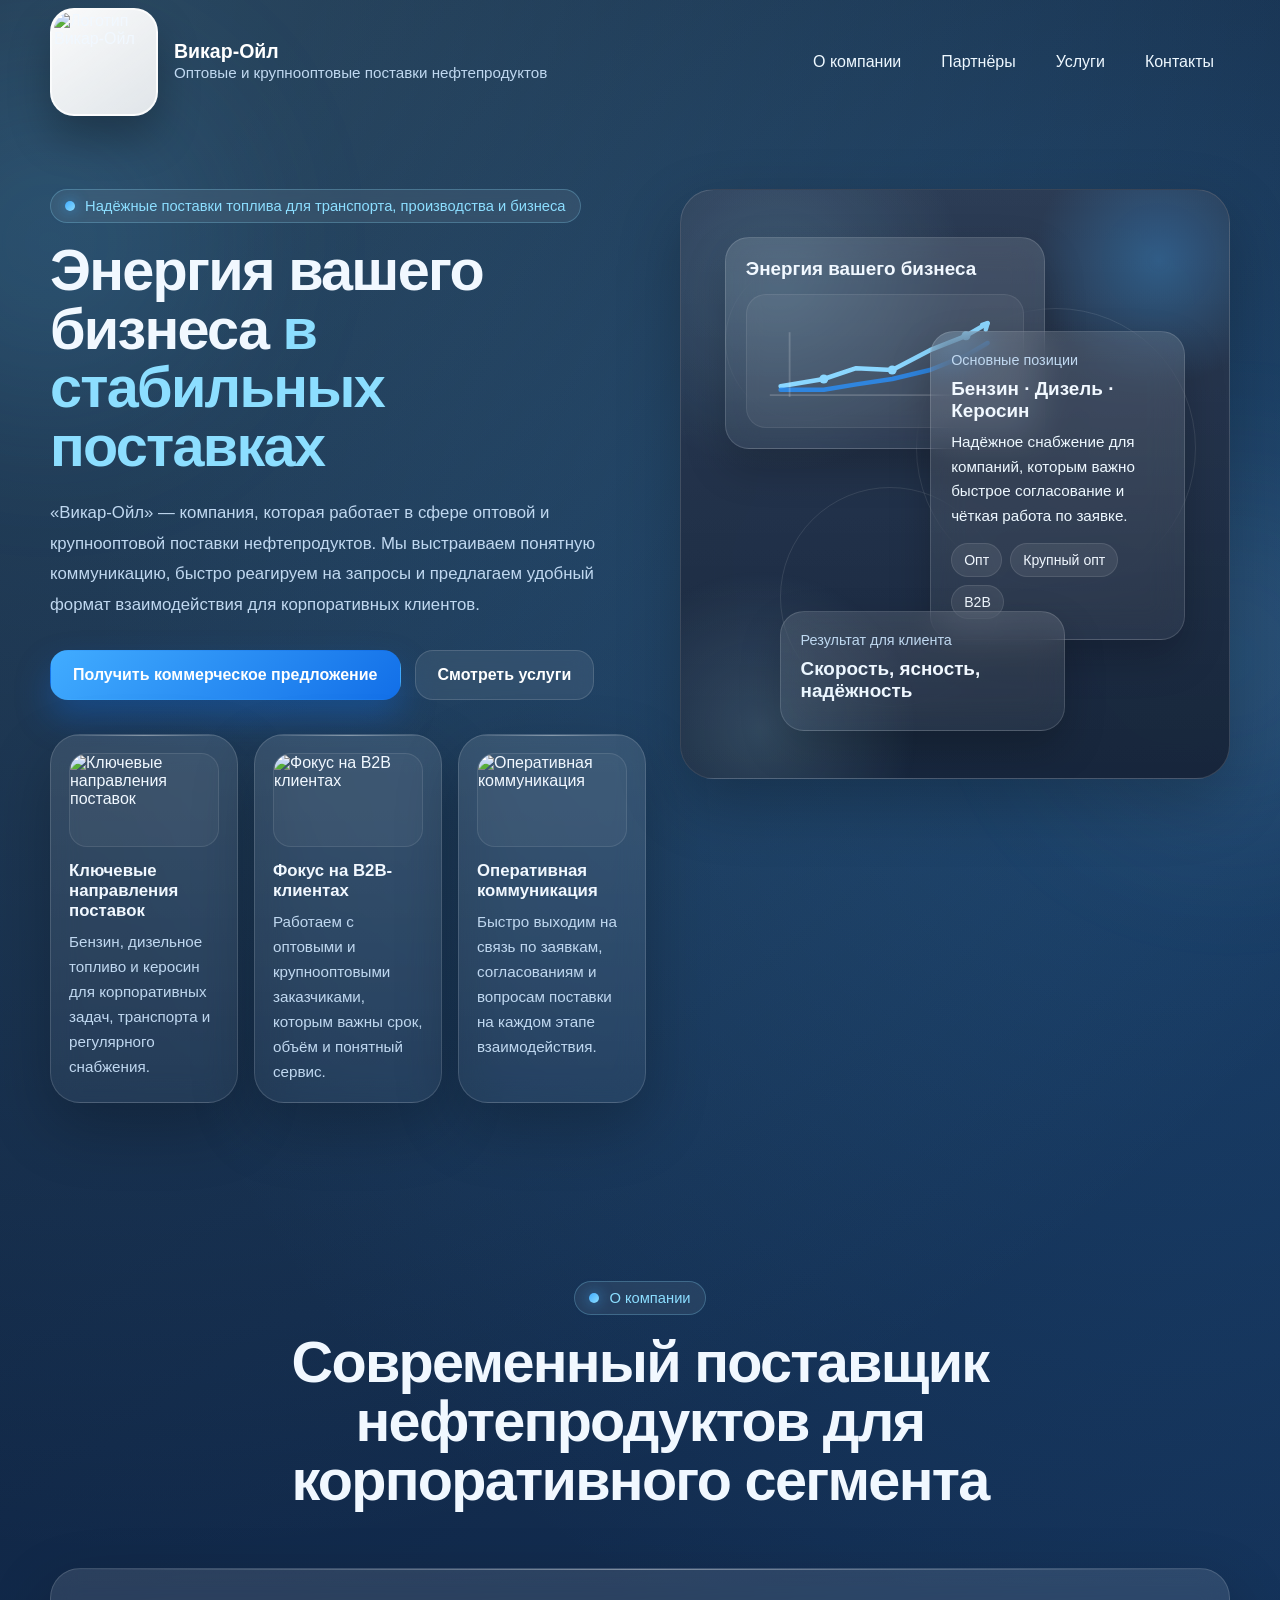
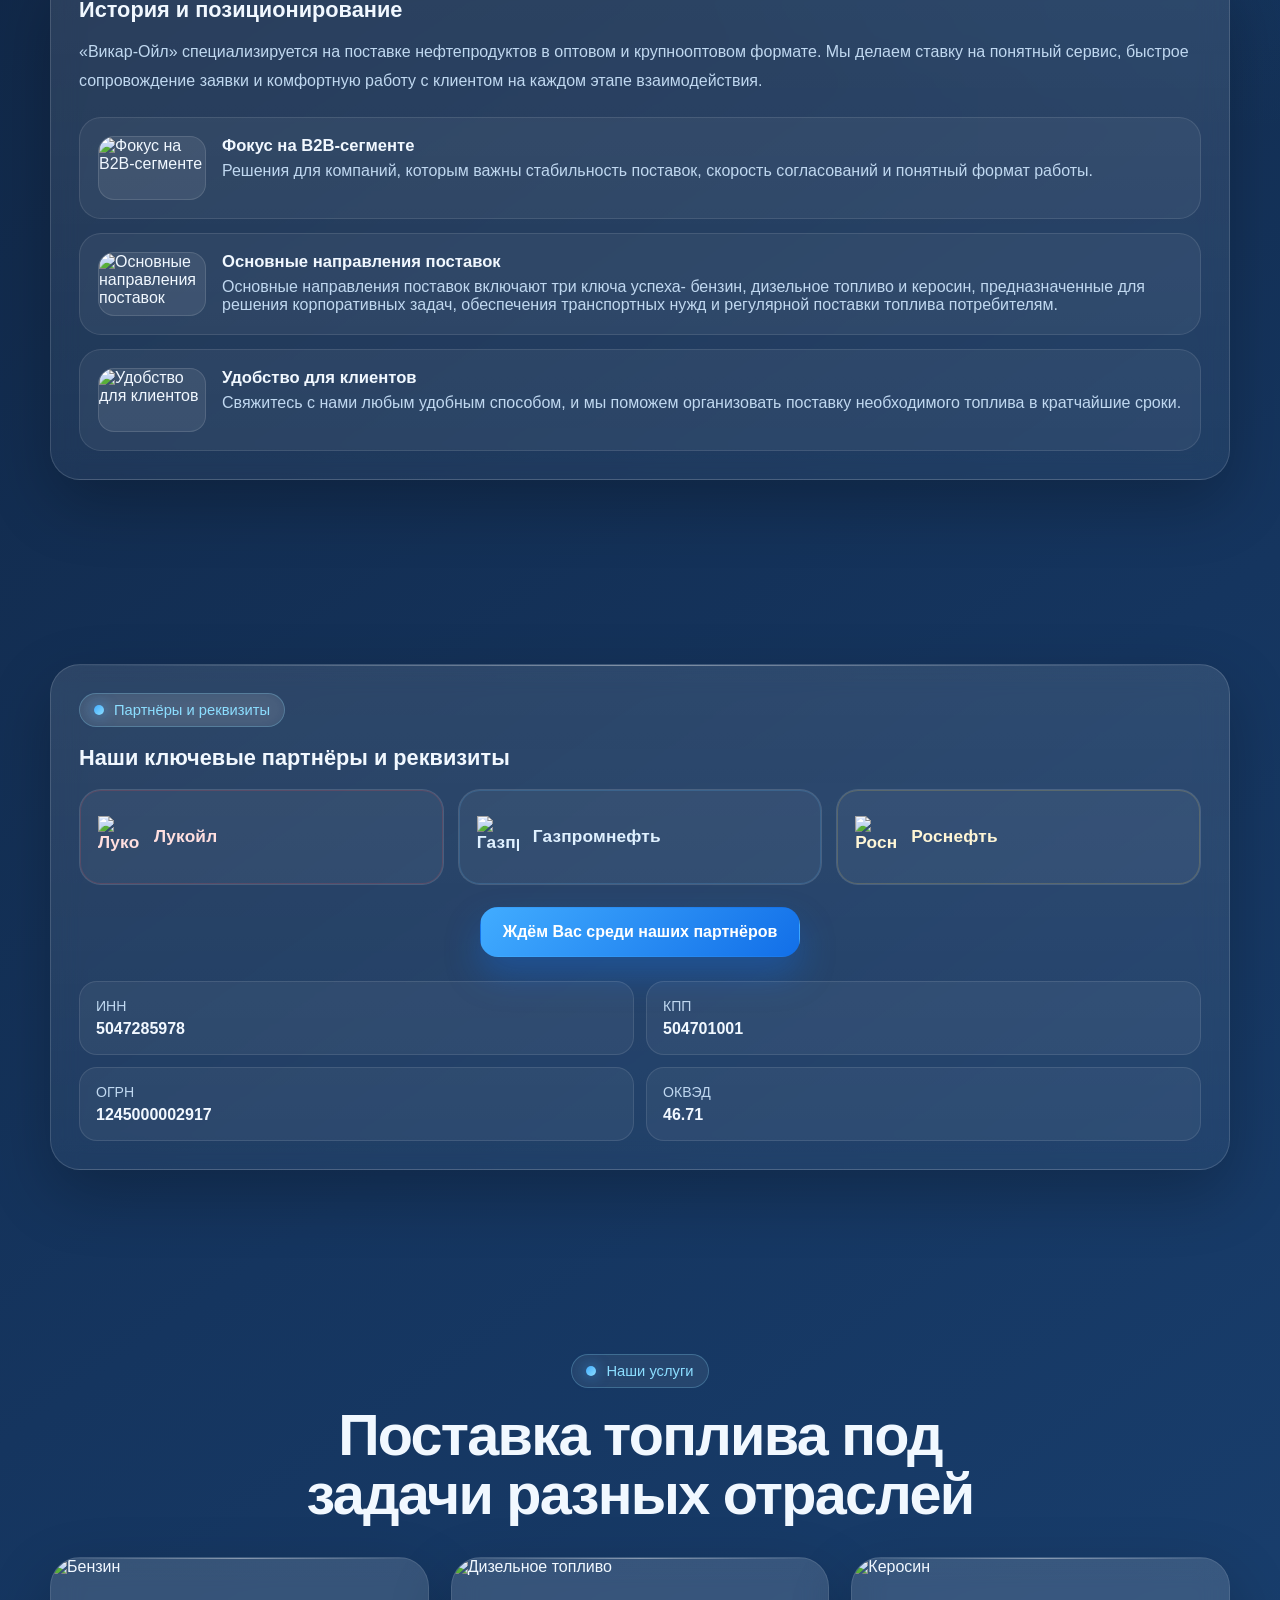
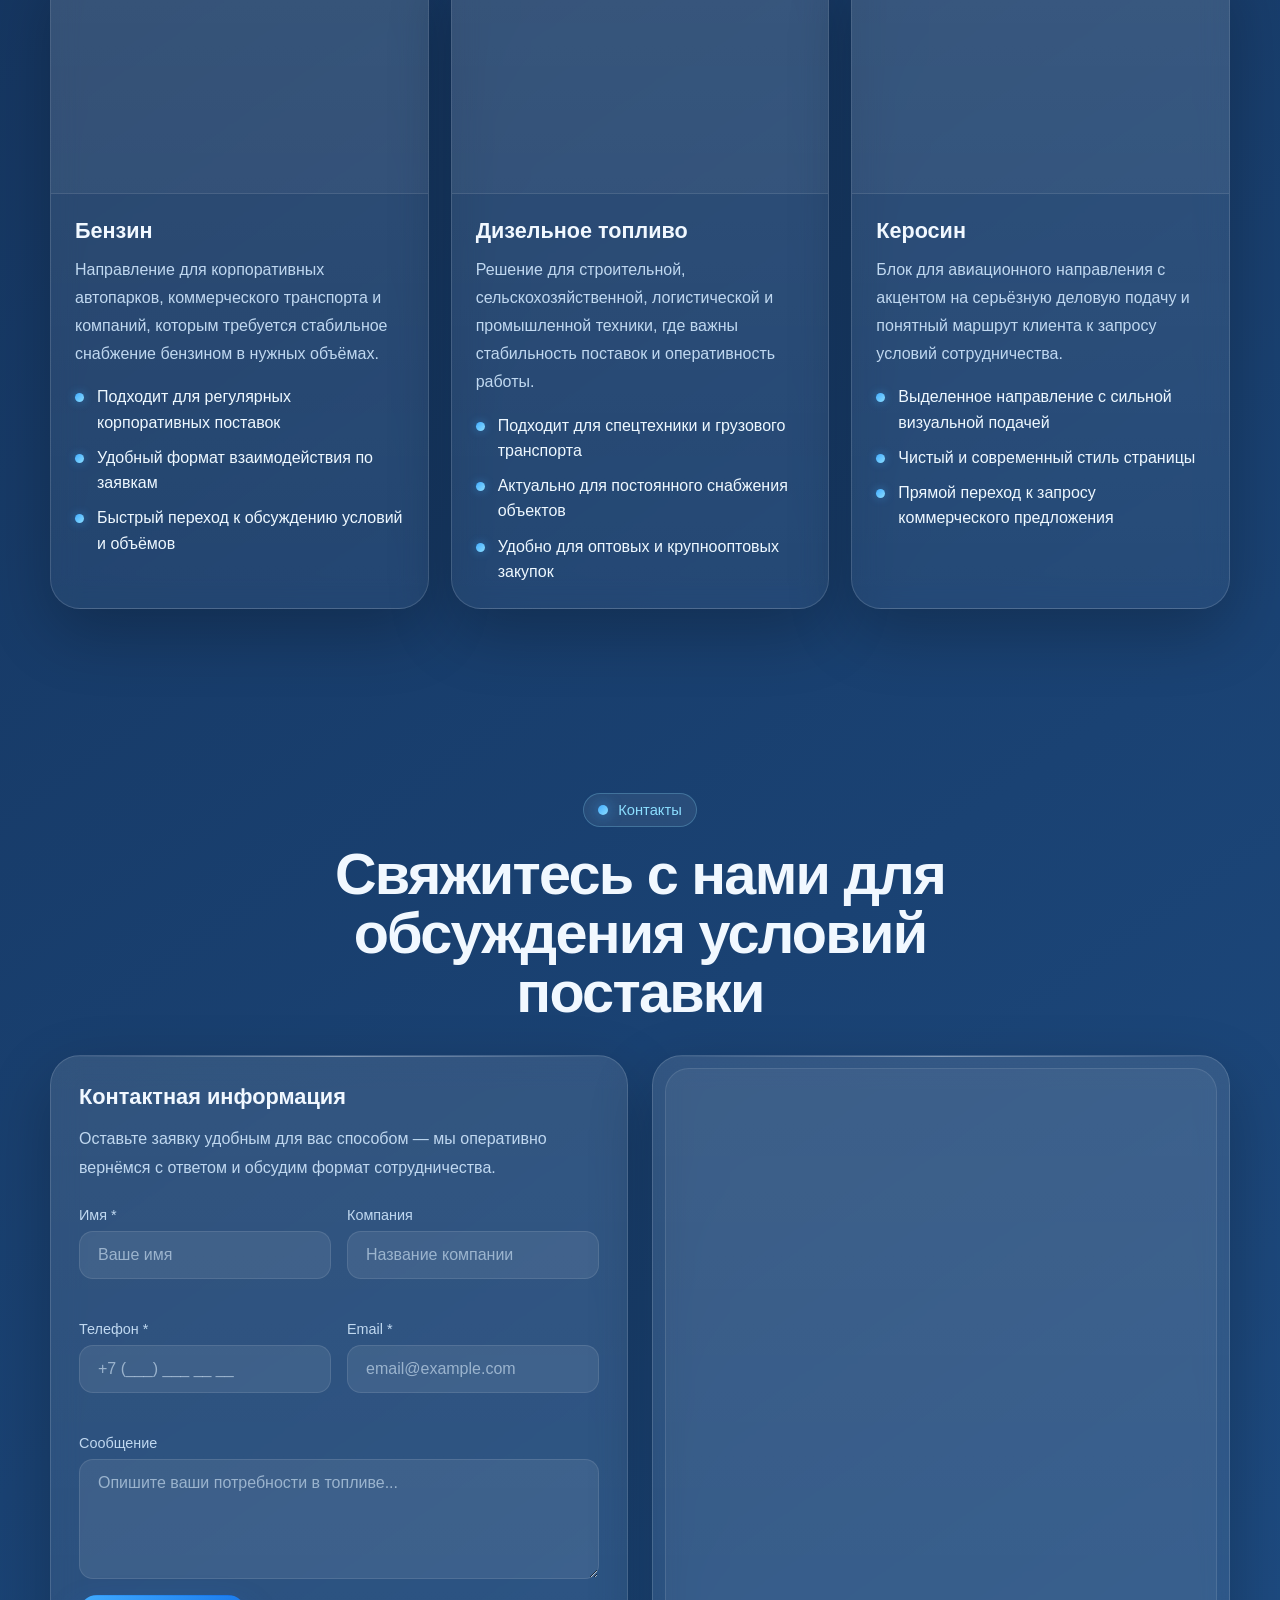
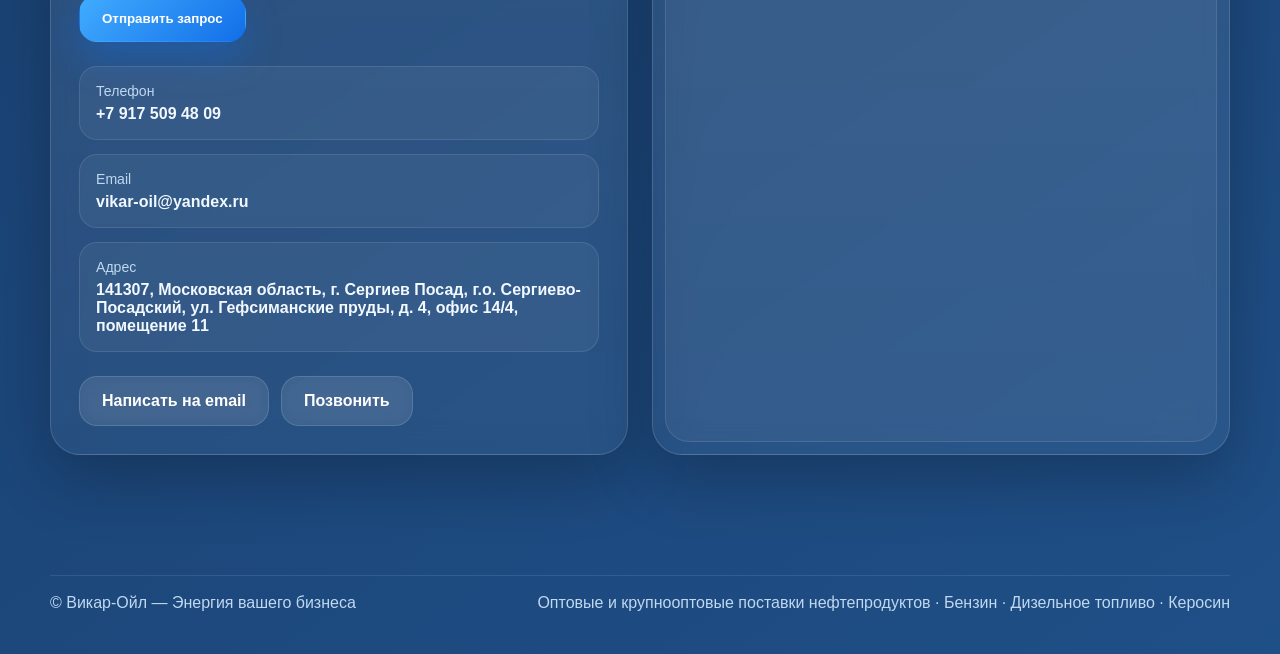
==== index.html @ f2ff476c "Add main index.html file" ====
<!DOCTYPE html>
<html lang="ru">
<head>
  <meta charset="UTF-8" />
  <meta name="viewport" content="width=device-width, initial-scale=1.0" />
  <title>Викар-Ойл — Энергия вашего бизнеса</title>
  <meta
    name="description"
    content="Викар-Ойл — оптовые и крупнооптовые поставки нефтепродуктов: бензин, дизельное топливо и керосин. Быстрая реакция на запросы, удобный формат работы с корпоративными клиентами."
  />

  <meta property="og:type" content="website" />
  <meta property="og:url" content="https://v3154930-cell.github.io/boyar-workshop/" />
  <meta property="og:title" content="Викар-Ойл — Оптовые поставки нефтепродуктов" />
  <meta
    property="og:description"
    content="Бензин, дизельное топливо и керосин для вашего бизнеса. Надежные поставки с оперативной коммуникацией."
  />
  <meta property="og:image" content="https://v3154930-cell.github.io/boyar-workshop/img/logo.jpg" />

  <meta name="twitter:card" content="summary_large_image" />
  <meta name="twitter:url" content="https://v3154930-cell.github.io/boyar-workshop/" />
  <meta name="twitter:title" content="Викар-Ойл — Оптовые поставки нефтепродуктов" />
  <meta
    name="twitter:description"
    content="Бензин, дизельное топливо и керосин для вашего бизнеса. Надежные поставки с оперативной коммуникацией."
  />
  <meta name="twitter:image" content="https://v3154930-cell.github.io/boyar-workshop/img/logo.jpg" />

  <link rel="icon" href="./img/logo.jpg" />
  <link rel="preload" href="./img/logo.jpg" as="image" />

  <script type="application/ld+json">
  {
    "@context": "https://schema.org",
    "@type": "Organization",
    "name": "Викар-Ойл",
    "url": "https://v3154930-cell.github.io/boyar-workshop/",
    "logo": "https://v3154930-cell.github.io/boyar-workshop/img/logo.jpg",
    "description": "Оптовые и крупнооптовые поставки нефтепродуктов: бензин, дизельное топливо и керосин.",
    "telephone": "+7-917-509-48-09",
    "email": "vikar-oil@yandex.ru",
    "address": {
      "@type": "PostalAddress",
      "postalCode": "141307",
      "addressRegion": "Московская область",
      "addressLocality": "Сергиев Посад",
      "streetAddress": "ул. Гефсиманские пруды, д. 4, офис 14/4, помещение 11"
    },
    "contactPoint": {
      "@type": "ContactPoint",
      "telephone": "+7-917-509-48-09",
      "contactType": "customer service",
      "availableLanguage": "Russian"
    }
  }
  </script>

  <style>
    :root {
      --bg-1: #0d1b31;
      --bg-2: #15355f;
      --bg-3: #1f4f87;
      --white: #ffffff;
      --text: #f1f8ff;
      --muted: #c0d8f0;
      --line: rgba(255, 255, 255, 0.14);
      --line-2: rgba(255, 255, 255, 0.22);
      --accent: #41acff;
      --accent-2: #8cdeff;
      --accent-3: #126fe8;
      --success: #8ff0b3;
      --danger: #ff9ca8;
      --shadow: 0 24px 64px rgba(0, 0, 0, 0.24);
      --radius-xl: 30px;
      --container: 1180px;
      --header-h: 92px;
    }

    * {
      box-sizing: border-box;
      margin: 0;
      padding: 0;
    }

    html {
      scroll-behavior: smooth;
      scroll-padding-top: var(--header-h);
    }

    body {
      font-family: Inter, "Segoe UI", Arial, sans-serif;
      color: var(--text);
      background:
        radial-gradient(circle at 10% 0%, rgba(140, 222, 255, 0.22), transparent 28%),
        radial-gradient(circle at 92% 12%, rgba(65, 172, 255, 0.18), transparent 22%),
        linear-gradient(145deg, var(--bg-1) 0%, var(--bg-2) 48%, var(--bg-3) 100%);
      overflow-x: hidden;
      min-height: 100vh;
      cursor: default;
    }

    body::before,
    body::after {
      content: "";
      position: fixed;
      width: 340px;
      height: 340px;
      border-radius: 50%;
      filter: blur(90px);
      opacity: 0.38;
      pointer-events: none;
      z-index: 0;
      animation: blob 16s ease-in-out infinite;
    }

    body::before {
      left: -120px;
      top: 8%;
      background: rgba(90, 193, 255, 0.36);
    }

    body::after {
      right: -120px;
      bottom: 8%;
      background: rgba(190, 234, 255, 0.22);
      animation-direction: reverse;
    }

    img {
      display: block;
      width: 100%;
      height: auto;
    }

    a,
    button,
    .btn,
    .partner-name,
    .service-card,
    .stat-card,
    .contact-row,
    .timeline-item {
      cursor: pointer;
    }

    a {
      color: inherit;
      text-decoration: none;
    }

    a:focus-visible,
    button:focus-visible,
    .btn:focus-visible,
    .form-input:focus-visible,
    .menu-toggle:focus-visible,
    .skip-link:focus-visible {
      outline: 2px solid var(--accent);
      outline-offset: 3px;
    }

    .skip-link {
      position: absolute;
      top: -48px;
      left: 0;
      background: var(--accent);
      color: #fff;
      padding: 10px 16px;
      z-index: 2000;
      border-radius: 0 0 10px 0;
      transition: top 0.2s ease;
    }

    .skip-link:focus {
      top: 0;
    }

    .container {
      width: min(calc(100% - 32px), var(--container));
      margin: 0 auto;
      position: relative;
      z-index: 1;
    }

    .section {
      padding: 92px 0;
    }

    .eyebrow {
      display: inline-flex;
      align-items: center;
      gap: 10px;
      padding: 8px 14px;
      border-radius: 999px;
      border: 1px solid rgba(140, 222, 255, 0.26);
      background: rgba(255, 255, 255, 0.07);
      color: var(--accent-2);
      font-size: 0.92rem;
      margin-bottom: 18px;
      backdrop-filter: blur(12px);
    }

    .eyebrow::before {
      content: "";
      width: 10px;
      height: 10px;
      border-radius: 50%;
      background: linear-gradient(135deg, var(--accent), var(--accent-2));
      box-shadow: 0 0 14px rgba(65, 172, 255, 0.7);
    }

    .title {
      font-size: clamp(2rem, 4.5vw, 4.4rem);
      line-height: 1.02;
      letter-spacing: -0.03em;
      max-width: 760px;
    }

    .title span {
      color: var(--accent-2);
    }

    .lead {
      max-width: 720px;
      margin-top: 22px;
      color: var(--muted);
      line-height: 1.82;
      font-size: 1.05rem;
    }

    .header {
      position: sticky;
      top: 0;
      z-index: 1000;
      border-bottom: 1px solid transparent;
      transition: background 0.28s ease, backdrop-filter 0.28s ease, border-color 0.28s ease;
    }

    .header.scrolled {
      background: rgba(8, 22, 42, 0.76);
      backdrop-filter: blur(18px);
      border-color: rgba(255, 255, 255, 0.08);
    }

    .nav {
      min-height: var(--header-h);
      display: flex;
      align-items: center;
      justify-content: space-between;
      gap: 16px;
      padding: 8px 0;
    }

    .brand {
      display: flex;
      align-items: center;
      gap: 16px;
      flex-shrink: 0;
    }

    .brand-mark {
      width: 108px;
      height: 108px;
      border-radius: 24px;
      background: linear-gradient(145deg, rgba(255, 255, 255, 0.98), rgba(255, 255, 255, 0.86));
      display: grid;
      place-items: center;
      box-shadow: 0 22px 42px rgba(0, 0, 0, 0.28);
      border: 2px solid rgba(255, 255, 255, 0.78);
      overflow: hidden;
      padding: 2px;
      flex: 0 0 108px;
    }

    .brand-mark img {
      width: 100%;
      height: 100%;
      object-fit: contain;
      border-radius: 18px;
    }

    .brand-text strong {
      display: block;
      font-size: 1.22rem;
      color: #fff;
      line-height: 1.1;
    }

    .brand-text span {
      color: var(--muted);
      font-size: 0.95rem;
      line-height: 1.3;
    }

    .nav-links {
      display: flex;
      gap: 8px;
      flex-wrap: wrap;
      align-items: center;
    }

    .nav-links a {
      padding: 12px 16px;
      border-radius: 14px;
      color: #eef8ff;
      transition: background 0.2s ease, transform 0.2s ease;
    }

    .nav-links a:hover {
      background: rgba(255, 255, 255, 0.08);
      transform: translateY(-2px);
    }

    .nav-links a.active {
      background: rgba(255, 255, 255, 0.12);
      color: #fff;
      box-shadow: inset 0 0 0 1px rgba(140, 222, 255, 0.15);
    }

    .menu-toggle {
      display: none;
      width: 50px;
      height: 50px;
      border-radius: 16px;
      border: 1px solid rgba(255, 255, 255, 0.12);
      background: rgba(255, 255, 255, 0.06);
      flex-direction: column;
      align-items: center;
      justify-content: center;
      gap: 5px;
      color: #fff;
      transition: transform 0.2s ease;
    }

    .menu-toggle:hover {
      transform: scale(1.05);
    }

    .menu-toggle span {
      width: 22px;
      height: 2px;
      background: currentColor;
      border-radius: 999px;
      transition: transform 0.3s ease, opacity 0.3s ease;
    }

    .menu-toggle.active span:nth-child(1) {
      transform: translateY(7px) rotate(45deg);
    }

    .menu-toggle.active span:nth-child(2) {
      opacity: 0;
    }

    .menu-toggle.active span:nth-child(3) {
      transform: translateY(-7px) rotate(-45deg);
    }

    .btn {
      display: inline-flex;
      align-items: center;
      justify-content: center;
      gap: 10px;
      padding: 15px 22px;
      border-radius: 18px;
      font-weight: 700;
      border: 1px solid transparent;
      transition: transform 0.22s ease, box-shadow 0.22s ease, border-color 0.22s ease, opacity 0.22s ease;
    }

    .btn:hover {
      transform: translateY(-2px);
    }

    .btn:disabled {
      opacity: 0.8;
      cursor: wait;
    }

    .btn-primary {
      color: #fff;
      background: linear-gradient(135deg, var(--accent), var(--accent-3));
      box-shadow: 0 18px 34px rgba(18, 111, 232, 0.34);
    }

    .btn-secondary {
      background: rgba(255, 255, 255, 0.08);
      color: #fff;
      border-color: rgba(255, 255, 255, 0.14);
      backdrop-filter: blur(10px);
    }

    .hero {
      padding: 64px 0 86px;
    }

    .hero-grid {
      display: grid;
      grid-template-columns: minmax(0, 1.04fr) minmax(360px, 0.96fr);
      gap: 34px;
      align-items: start;
    }

    .hero-actions {
      display: flex;
      gap: 14px;
      flex-wrap: wrap;
      margin-top: 30px;
    }

    .hero-stats {
      display: grid;
      grid-template-columns: repeat(3, minmax(0, 1fr));
      gap: 16px;
      margin-top: 34px;
    }

    .stat-card,
    .service-card,
    .partner-card,
    .about-card,
    .contact-card {
      background: linear-gradient(180deg, rgba(255, 255, 255, 0.11), rgba(255, 255, 255, 0.05));
      border: 1px solid var(--line);
      border-radius: var(--radius-xl);
      box-shadow: var(--shadow);
      backdrop-filter: blur(14px);
      position: relative;
      overflow: hidden;
    }

    .stat-card::before,
    .service-card::before,
    .partner-card::before,
    .about-card::before,
    .contact-card::before {
      content: "";
      position: absolute;
      inset: 0 auto auto 0;
      width: 100%;
      height: 1px;
      background: linear-gradient(90deg, transparent, rgba(255, 255, 255, 0.4), transparent);
    }

    .stat-card {
      padding: 18px;
      transition: transform 0.24s ease, border-color 0.24s ease;
    }

    .stat-card:hover,
    .service-card:hover,
    .partner-card:hover,
    .about-card:hover,
    .contact-card:hover {
      transform: translateY(-5px);
      border-color: var(--line-2);
    }

    .stat-image {
      aspect-ratio: 16 / 10;
      border-radius: 18px;
      overflow: hidden;
      border: 1px solid rgba(255, 255, 255, 0.1);
      margin-bottom: 14px;
      background: rgba(255, 255, 255, 0.04);
    }

    .stat-image img,
    .service-image img {
      width: 100%;
      height: 100%;
      object-fit: cover;
    }

    .stat-card h3 {
      font-size: 1.05rem;
      margin-bottom: 8px;
    }

    .stat-card p {
      color: var(--muted);
      font-size: 0.95rem;
      line-height: 1.65;
    }

    /* Крупные desktop-мониторы */
    @media (hover: hover) and (pointer: fine) and (min-width: 1500px) and (min-height: 900px) {
      .hero-stats {
        position: relative;
        z-index: 20;
        isolation: isolate;
      }

      .sticky-side {
        position: sticky;
        z-index: 5;
      }

      .hero-panel,
      .floating-card {
        position: relative;
        z-index: 5;
      }

      .hero-stats .stat-card {
        position: relative;
        z-index: 1;
        transform-origin: center center;
        transition:
          transform 0.36s ease,
          box-shadow 0.36s ease,
          border-color 0.36s ease,
          filter 0.36s ease;
        will-change: transform;
      }

      .hero-stats:hover .stat-card {
        filter: brightness(0.9);
      }

      .hero-stats .stat-card:hover {
        z-index: 40;
        filter: brightness(1);
        border-color: rgba(140, 222, 255, 0.55);
        box-shadow:
          0 34px 72px rgba(0, 0, 0, 0.36),
          0 0 0 1px rgba(140, 222, 255, 0.22);
        transform: perspective(1400px) scale(1.55) translateY(-12px);
      }

      .hero-stats .stat-card:hover .stat-image img {
        transform: scale(1.05);
      }

      .hero-stats .stat-card:nth-child(3):hover {
        z-index: 120;
      }
    }

    /* Небольшие мониторы и ноутбуки */
    @media (hover: hover) and (pointer: fine) and (min-width: 1024px) and (max-width: 1499px) {
      .hero-stats {
        position: relative;
        z-index: 12;
      }

      .hero-stats .stat-card {
        position: relative;
        z-index: 1;
        transition:
          transform 0.28s ease,
          box-shadow 0.28s ease,
          border-color 0.28s ease,
          filter 0.28s ease;
      }

      .hero-stats .stat-card:hover {
        z-index: 12;
        transform: translateY(-8px) scale(1.03);
        border-color: rgba(140, 222, 255, 0.38);
        box-shadow: 0 24px 48px rgba(0, 0, 0, 0.26);
        filter: brightness(1.02);
      }

      .hero-stats .stat-card:hover .stat-image img {
        transform: scale(1.02);
      }
    }

    /* Низкие по высоте экраны */
    @media (hover: hover) and (pointer: fine) and (min-width: 1024px) and (max-height: 899px) {
      .hero-stats {
        position: relative;
        z-index: 12;
      }

      .hero-stats .stat-card {
        position: relative;
        z-index: 1;
        transition:
          transform 0.28s ease,
          box-shadow 0.28s ease,
          border-color 0.28s ease,
          filter 0.28s ease;
      }

      .hero-stats .stat-card:hover {
        z-index: 12;
        transform: translateY(-8px) scale(1.02);
        border-color: rgba(140, 222, 255, 0.38);
        box-shadow: 0 22px 42px rgba(0, 0, 0, 0.24);
        filter: brightness(1.02);
      }

      .hero-stats .stat-card:hover .stat-image img {
        transform: scale(1.015);
      }
    }

    .sticky-side {
      position: sticky;
      top: calc(var(--header-h) + 18px);
      align-self: start;
    }

    .hero-panel {
      min-height: 590px;
      border-radius: 34px;
      background:
        linear-gradient(180deg, rgba(255, 255, 255, 0.12), rgba(255, 255, 255, 0.05)),
        radial-gradient(circle at 18% 16%, rgba(140, 222, 255, 0.18), transparent 28%),
        linear-gradient(160deg, rgba(15, 34, 63, 0.96), rgba(10, 24, 46, 0.96));
      border: 1px solid var(--line);
      box-shadow: var(--shadow);
      position: relative;
      overflow: hidden;
      backdrop-filter: blur(16px);
    }

    .hero-panel::before,
    .hero-panel::after {
      content: "";
      position: absolute;
      border-radius: 50%;
      pointer-events: none;
      opacity: 0.9;
    }

    .hero-panel::before {
      width: 260px;
      height: 260px;
      right: -60px;
      top: -60px;
      background: radial-gradient(circle, rgba(65, 172, 255, 0.34), transparent 68%);
      animation: pulse 8s ease-in-out infinite;
    }

    .hero-panel::after {
      width: 320px;
      height: 320px;
      left: -80px;
      bottom: -110px;
      background: radial-gradient(circle, rgba(174, 233, 255, 0.18), transparent 70%);
      animation: pulse 10s ease-in-out infinite reverse;
    }

    .hero-rings span {
      position: absolute;
      border-radius: 50%;
      border: 1px solid rgba(255, 255, 255, 0.1);
      animation: orbit 14s linear infinite;
    }

    .hero-rings span:nth-child(1) {
      width: 160px;
      height: 160px;
      left: 8%;
      top: 12%;
    }

    .hero-rings span:nth-child(2) {
      width: 280px;
      height: 280px;
      right: 6%;
      top: 20%;
      animation-duration: 18s;
      animation-direction: reverse;
    }

    .hero-rings span:nth-child(3) {
      width: 220px;
      height: 220px;
      left: 18%;
      bottom: 12%;
      animation-duration: 12s;
    }

    .floating-card {
      position: absolute;
      padding: 20px;
      background: linear-gradient(180deg, rgba(255, 255, 255, 0.12), rgba(255, 255, 255, 0.06));
      border: 1px solid rgba(255, 255, 255, 0.14);
      border-radius: 24px;
      box-shadow: 0 18px 40px rgba(0, 0, 0, 0.22);
      backdrop-filter: blur(16px);
      animation: drift 8s ease-in-out infinite;
    }

    .floating-card.slogan {
      left: 8%;
      top: 8%;
      width: 320px;
    }

    .floating-card.positions {
      right: 8%;
      top: 24%;
      width: 255px;
      animation-delay: -2s;
    }

    .floating-card.result {
      left: 18%;
      bottom: 8%;
      width: 285px;
      animation-delay: -4s;
    }

    .mini-title {
      color: var(--muted);
      font-size: 0.9rem;
      margin-bottom: 10px;
    }

    .floating-card strong {
      display: block;
      font-size: 1.18rem;
      margin-bottom: 8px;
    }

    .floating-card p {
      color: #eef8ff;
      font-size: 0.95rem;
      line-height: 1.62;
    }

    .chip-list {
      display: flex;
      gap: 8px;
      flex-wrap: wrap;
      margin-top: 14px;
    }

    .chip-list span {
      padding: 8px 12px;
      border-radius: 999px;
      background: rgba(255, 255, 255, 0.08);
      border: 1px solid rgba(255, 255, 255, 0.1);
      font-size: 0.88rem;
    }

    .trend-chart {
      margin-top: 14px;
      padding: 12px;
      border-radius: 20px;
      background: rgba(255, 255, 255, 0.05);
      border: 1px solid rgba(255, 255, 255, 0.08);
    }

    .trend-chart svg {
      width: 100%;
      height: auto;
      display: block;
    }

    .section-head {
      display: flex;
      align-items: end;
      justify-content: space-between;
      gap: 24px;
      margin-bottom: 34px;
    }

    .section-head.center {
      justify-content: center;
      text-align: center;
    }

    .section-head.center .title {
      margin-inline: auto;
      text-align: center;
    }

    .stack {
      display: grid;
      gap: 24px;
    }

    .about-card,
    .partner-card,
    .contact-card {
      padding: 28px;
    }

    .about-card h3,
    .partner-card h3,
    .contact-card h3 {
      font-size: 1.36rem;
      margin-bottom: 14px;
    }

    .about-card > p,
    .partner-card > p,
    .contact-card > p {
      color: var(--muted);
      line-height: 1.82;
    }

    .timeline {
      display: grid;
      gap: 14px;
      margin-top: 22px;
    }

    .timeline-item {
      display: grid;
      grid-template-columns: 108px 1fr;
      gap: 16px;
      padding: 18px;
      border-radius: 22px;
      background: rgba(255, 255, 255, 0.05);
      border: 1px solid rgba(255, 255, 255, 0.1);
      align-items: start;
    }

    .timeline-icon {
      width: 108px;
      height: 64px;
      border-radius: 16px;
      background: rgba(255, 255, 255, 0.08);
      border: 1px solid rgba(255, 255, 255, 0.12);
      overflow: hidden;
      display: grid;
      place-items: center;
      padding: 0;
    }

    .timeline-icon img {
      width: 100%;
      height: 100%;
      object-fit: cover;
    }

    .timeline-item h4 {
      font-size: 1.04rem;
      margin-bottom: 6px;
    }

    .timeline-item p {
      color: var(--muted);
    }

    .partner-names {
      display: grid;
      grid-template-columns: repeat(3, minmax(0, 1fr));
      gap: 14px;
      margin-top: 18px;
      margin-bottom: 22px;
    }

    .partner-name {
      display: flex;
      align-items: center;
      justify-content: flex-start;
      gap: 14px;
      min-height: 96px;
      padding: 18px;
      text-align: left;
      border-radius: 22px;
      background: rgba(255, 255, 255, 0.05);
      border: 1px solid rgba(255, 255, 255, 0.1);
      font-size: 1.08rem;
      font-weight: 700;
      letter-spacing: 0.01em;
      transition: transform 0.3s ease, box-shadow 0.3s ease;
    }

    .partner-name:hover {
      transform: translateY(-3px);
      box-shadow: 0 12px 30px rgba(0, 0, 0, 0.2);
    }

    .partner-name img {
      width: 42px;
      height: 42px;
      object-fit: contain;
      flex: 0 0 42px;
    }

    .partner-name:nth-child(1) {
      color: #ffdfdf;
      box-shadow: inset 0 0 0 1px rgba(255, 76, 76, 0.18);
    }

    .partner-name:nth-child(2) {
      color: #dff1ff;
      box-shadow: inset 0 0 0 1px rgba(88, 186, 255, 0.18);
    }

    .partner-name:nth-child(3) {
      color: #fff6d6;
      box-shadow: inset 0 0 0 1px rgba(255, 208, 76, 0.18);
    }

    .partner-cta {
      display: flex;
      justify-content: center;
      margin-bottom: 24px;
    }

    .requisites {
      display: grid;
      grid-template-columns: repeat(2, minmax(0, 1fr));
      gap: 12px;
      margin-top: 8px;
    }

    .req-item {
      padding: 16px;
      border-radius: 18px;
      background: rgba(255, 255, 255, 0.05);
      border: 1px solid rgba(255, 255, 255, 0.1);
    }

    .req-item span {
      display: block;
      color: var(--muted);
      font-size: 0.88rem;
      margin-bottom: 6px;
    }

    .req-item strong {
      font-size: 1rem;
    }

    .services-grid {
      display: grid;
      grid-template-columns: repeat(3, minmax(0, 1fr));
      gap: 22px;
    }

    .service-card {
      transition: transform 0.24s ease, border-color 0.24s ease, box-shadow 0.24s ease;
    }

    .service-image {
      aspect-ratio: 16 / 10;
      overflow: hidden;
      border-bottom: 1px solid rgba(255, 255, 255, 0.1);
      background: rgba(255, 255, 255, 0.04);
    }

    .service-image img {
      transition: transform 0.5s ease, filter 0.5s ease;
    }

    .service-card:hover {
      transform: translateY(-6px);
      border-color: rgba(140, 222, 255, 0.36);
      box-shadow: 0 26px 55px rgba(0, 0, 0, 0.32);
    }

    .service-card:hover .service-image img {
      transform: scale(1.035);
      filter: saturate(1.05);
    }

    .service-body {
      padding: 24px;
    }

    .service-body h3 {
      font-size: 1.35rem;
      margin-bottom: 12px;
    }

    .service-body p {
      color: var(--muted);
      line-height: 1.76;
    }

    .service-list {
      display: grid;
      gap: 10px;
      margin-top: 16px;
    }

    .service-list li {
      list-style: none;
      position: relative;
      padding-left: 22px;
      color: #eef8ff;
      line-height: 1.58;
    }

    .service-list li::before {
      content: "";
      position: absolute;
      left: 0;
      top: 9px;
      width: 9px;
      height: 9px;
      border-radius: 50%;
      background: linear-gradient(135deg, var(--accent), var(--accent-2));
      box-shadow: 0 0 10px rgba(65, 172, 255, 0.44);
    }

    .contact-grid {
      display: grid;
      grid-template-columns: 1fr 1fr;
      gap: 24px;
    }

    .contact-form {
      margin-top: 24px;
      display: grid;
      gap: 16px;
      margin-bottom: 24px;
    }

    .form-grid {
      display: grid;
      grid-template-columns: repeat(2, minmax(0, 1fr));
      gap: 16px;
    }

    .form-group {
      display: flex;
      flex-direction: column;
      gap: 8px;
    }

    .form-group.full {
      grid-column: 1 / -1;
    }

    .form-label {
      color: var(--muted);
      font-size: 0.9rem;
    }

    .form-input {
      padding: 14px 18px;
      border-radius: 14px;
      border: 1px solid rgba(255, 255, 255, 0.1);
      background: rgba(255, 255, 255, 0.08);
      color: var(--text);
      font-family: inherit;
      font-size: 1rem;
      transition: border-color 0.2s ease, background 0.2s ease, transform 0.2s ease;
    }

    .form-input::placeholder {
      color: rgba(211, 231, 247, 0.62);
    }

    .form-input:focus {
      outline: none;
      border-color: var(--accent);
      background: rgba(255, 255, 255, 0.12);
      transform: translateY(-1px);
    }

    .form-input.error {
      border-color: var(--danger);
      animation: shake 0.35s ease;
    }

    .form-textarea {
      min-height: 120px;
      resize: vertical;
    }

    .form-error {
      color: var(--danger);
      font-size: 0.85rem;
      min-height: 18px;
      display: block;
    }

    .form-actions {
      display: flex;
      flex-wrap: wrap;
      gap: 12px;
      align-items: center;
    }

    .form-status {
      min-height: 22px;
      font-size: 0.92rem;
      color: var(--muted);
    }

    .form-status.success {
      color: var(--success);
    }

    .form-status.error {
      color: var(--danger);
    }

    .btn-loading {
      position: relative;
      color: transparent !important;
      pointer-events: none;
    }

    .btn-loading::after {
      content: "";
      position: absolute;
      width: 20px;
      height: 20px;
      top: 50%;
      left: 50%;
      margin: -10px 0 0 -10px;
      border: 2px solid rgba(255, 255, 255, 0.3);
      border-top: 2px solid white;
      border-radius: 50%;
      animation: spin 1s linear infinite;
    }

    .contact-list {
      display: grid;
      gap: 14px;
      margin-top: 8px;
    }

    .contact-row {
      padding: 16px;
      border-radius: 18px;
      background: rgba(255, 255, 255, 0.05);
      border: 1px solid rgba(255, 255, 255, 0.1);
      transition: transform 0.2s ease;
    }

    .contact-row:hover {
      transform: translateY(-2px);
    }

    .contact-row span {
      display: block;
      color: var(--muted);
      font-size: 0.88rem;
      margin-bottom: 6px;
    }

    .map-wrap {
      min-height: 100%;
      border-radius: 24px;
      overflow: hidden;
      border: 1px solid rgba(255, 255, 255, 0.1);
      background: rgba(255, 255, 255, 0.05);
    }

    .map-wrap iframe {
      width: 100%;
      min-height: 460px;
      height: 100%;
      border: 0;
      filter: saturate(0.95) contrast(1.04);
    }

    .footer {
      padding: 28px 0 42px;
      color: var(--muted);
    }

    .footer-inner {
      padding-top: 18px;
      border-top: 1px solid rgba(255, 255, 255, 0.1);
      display: flex;
      justify-content: space-between;
      gap: 18px;
      flex-wrap: wrap;
    }

    .reveal {
      opacity: 0;
      transform: translateY(24px);
      transition: opacity 0.7s ease, transform 0.7s ease;
    }

    .reveal.visible {
      opacity: 1;
      transform: translateY(0);
    }

    @keyframes blob {
      0%, 100% { transform: translate3d(0, 0, 0) scale(1); }
      50% { transform: translate3d(20px, -14px, 0) scale(1.08); }
    }

    @keyframes drift {
      0%, 100% { transform: translateY(0); }
      50% { transform: translateY(-10px); }
    }

    @keyframes orbit {
      from { transform: rotate(0deg); }
      to { transform: rotate(360deg); }
    }

    @keyframes pulse {
      0%, 100% { transform: scale(1); opacity: 0.82; }
      50% { transform: scale(1.08); opacity: 1; }
    }

    @keyframes spin {
      0% { transform: rotate(0deg); }
      100% { transform: rotate(360deg); }
    }

    @keyframes shake {
      0%, 100% { transform: translateX(0); }
      25% { transform: translateX(-4px); }
      75% { transform: translateX(4px); }
    }

    @media (prefers-reduced-motion: reduce) {
      *,
      *::before,
      *::after {
        animation-duration: 0.01ms !important;
        animation-iteration-count: 1 !important;
        transition-duration: 0.01ms !important;
        scroll-behavior: auto !important;
      }

      .reveal {
        opacity: 1;
        transform: none;
      }
    }

    @media (max-width: 1100px) {
      .hero-grid,
      .contact-grid,
      .section-head {
        grid-template-columns: 1fr;
        display: grid;
      }

      .sticky-side {
        position: relative;
        top: 0;
      }

      .section-head {
        align-items: start;
      }

      .services-grid {
        grid-template-columns: repeat(2, minmax(0, 1fr));
      }
    }

    @media (max-width: 900px) {
      .menu-toggle {
        display: inline-flex;
      }

      .nav-links {
        position: fixed;
        top: var(--header-h);
        left: 0;
        right: 0;
        max-height: calc(100vh - var(--header-h));
        overflow-y: auto;
        padding: 14px;
        border-radius: 0 0 24px 24px;
        background: rgba(8, 22, 42, 0.98);
        border: 1px solid rgba(255, 255, 255, 0.1);
        backdrop-filter: blur(14px);
        box-shadow: var(--shadow);
        display: none;
        flex-direction: column;
        align-items: stretch;
      }

      .nav-links.open {
        display: flex;
      }

      .nav-links a {
        width: 100%;
        text-align: left;
        padding: 16px 20px;
      }

      .hero-stats,
      .partner-names,
      .requisites,
      .form-grid {
        grid-template-columns: 1fr;
      }

      .partner-name {
        justify-content: center;
        text-align: center;
      }

      .timeline-item {
        grid-template-columns: 1fr;
      }

      .timeline-icon {
        width: 108px;
        height: 64px;
      }

      .services-grid {
        grid-template-columns: 1fr;
      }
    }

    @media (max-width: 768px) {
      :root {
        --header-h: 80px;
      }

      .container {
        width: min(calc(100% - 24px), var(--container));
      }

      .section {
        padding: 64px 0;
      }

      .hero {
        padding: 48px 0 64px;
      }

      .brand-mark {
        width: 88px;
        height: 88px;
        flex-basis: 88px;
      }

      .brand-text strong {
        font-size: 1.08rem;
      }

      .brand-text span {
        font-size: 0.88rem;
      }
    }

    @media (max-width: 760px) {
      .hero-panel {
        min-height: 700px;
      }

      .brand {
        gap: 12px;
      }

      .floating-card.slogan,
      .floating-card.positions,
      .floating-card.result {
        width: calc(100% - 32px);
        left: 16px;
        right: 16px;
      }

      .floating-card.slogan { top: 18px; }
      .floating-card.positions { top: 250px; }
      .floating-card.result { bottom: 18px; }
    }

    @media (max-width: 560px) {
      .container {
        width: min(calc(100% - 20px), var(--container));
      }

      .nav {
        gap: 12px;
      }

      .brand {
        align-items: center;
      }

      .brand-mark {
        width: 78px;
        height: 78px;
        flex-basis: 78px;
      }

      .timeline-icon {
        width: 100%;
        max-width: 108px;
      }
    }
  </style>
</head>
<body>
  <a class="skip-link" href="#main-content">Перейти к основному содержимому</a>

  <header class="header" id="top">
    <div class="container nav">
      <a href="#top" class="brand" aria-label="Викар-Ойл — На главную">
        <div class="brand-mark" aria-hidden="true">
          <img
            src="./img/logo.jpg"
            alt="Логотип Викар-Ойл"
            fetchpriority="high"
            decoding="async"
            width="108"
            height="108"
          />
        </div>
        <div class="brand-text">
          <strong>Викар-Ойл</strong>
          <span>Оптовые и крупнооптовые поставки нефтепродуктов</span>
        </div>
      </a>

      <nav class="nav-links" id="navLinks" aria-label="Основная навигация">
        <a href="#about">О компании</a>
        <a href="#partners">Партнёры</a>
        <a href="#services">Услуги</a>
        <a href="#contacts">Контакты</a>
      </nav>

      <button
        class="menu-toggle"
        id="menuToggle"
        aria-label="Открыть меню"
        aria-expanded="false"
        aria-controls="navLinks"
      >
        <span></span><span></span><span></span>
      </button>
    </div>
  </header>

  <main id="main-content">
    <section class="hero" aria-labelledby="hero-heading">
      <div class="container hero-grid">
        <div class="reveal visible">
          <div class="eyebrow">Надёжные поставки топлива для транспорта, производства и бизнеса</div>
          <h1 id="hero-heading" class="title">Энергия вашего бизнеса <span>в стабильных поставках</span></h1>
          <p class="lead">
            «Викар-Ойл» — компания, которая работает в сфере оптовой и крупнооптовой поставки нефтепродуктов.
            Мы выстраиваем понятную коммуникацию, быстро реагируем на запросы и предлагаем удобный формат
            взаимодействия для корпоративных клиентов.
          </p>

          <div class="hero-actions">
            <a class="btn btn-primary" href="#contacts">Получить коммерческое предложение</a>
            <a class="btn btn-secondary" href="#services">Смотреть услуги</a>
          </div>

          <div class="hero-stats" role="list" aria-label="Ключевые преимущества">
            <article class="stat-card" role="listitem">
              <div class="stat-image">
                <img
                  src="./img/quality.jpg.jpg"
                  alt="Ключевые направления поставок"
                  loading="lazy"
                  decoding="async"
                  width="400"
                  height="250"
                />
              </div>
              <h3>Ключевые направления поставок</h3>
              <p>Бензин, дизельное топливо и керосин для корпоративных задач, транспорта и регулярного снабжения.</p>
            </article>

            <article class="stat-card" role="listitem">
              <div class="stat-image">
                <img
                  src="./img/reliability.jpg.jpg"
                  alt="Фокус на B2B клиентах"
                  loading="lazy"
                  decoding="async"
                  width="400"
                  height="250"
                />
              </div>
              <h3>Фокус на B2B-клиентах</h3>
              <p>Работаем с оптовыми и крупнооптовыми заказчиками, которым важны срок, объём и понятный сервис.</p>
            </article>

            <article class="stat-card" role="listitem">
              <div class="stat-image">
                <img
                  src="./img/aproved.jpg.jpg"
                  alt="Оперативная коммуникация"
                  loading="lazy"
                  decoding="async"
                  width="400"
                  height="250"
                />
              </div>
              <h3>Оперативная коммуникация</h3>
              <p>Быстро выходим на связь по заявкам, согласованиям и вопросам поставки на каждом этапе взаимодействия.</p>
            </article>
          </div>
        </div>

        <aside class="sticky-side reveal" aria-label="Дополнительная информация о компании">
          <div class="hero-panel">
            <div class="hero-rings" aria-hidden="true"><span></span><span></span><span></span></div>

            <div class="floating-card slogan">
              <strong>Энергия вашего бизнеса</strong>
              <div class="trend-chart" aria-hidden="true">
                <svg viewBox="0 0 280 120" xmlns="http://www.w3.org/2000/svg" fill="none">
                  <path d="M12 98H268" stroke="rgba(255,255,255,.18)" stroke-width="2"/>
                  <path d="M24 88L72 80L108 68L148 70L190 48L230 32L254 18" stroke="#8BD7FF" stroke-width="5" stroke-linecap="round" stroke-linejoin="round"/>
                  <path d="M24 92L72 92L108 86L148 80L190 70L230 54L254 40" stroke="#2A93FF" stroke-opacity=".78" stroke-width="5" stroke-linecap="round" stroke-linejoin="round"/>
                  <circle cx="72" cy="80" r="5" fill="#8BD7FF"/>
                  <circle cx="148" cy="70" r="5" fill="#8BD7FF"/>
                  <circle cx="230" cy="32" r="5" fill="#8BD7FF"/>
                  <path d="M248 20L254 18L252 25" stroke="#8BD7FF" stroke-width="5" stroke-linecap="round" stroke-linejoin="round"/>
                  <path d="M34 100V28" stroke="rgba(255,255,255,.18)" stroke-width="2"/>
                </svg>
              </div>
            </div>

            <div class="floating-card positions">
              <div class="mini-title">Основные позиции</div>
              <strong>Бензин · Дизель · Керосин</strong>
              <p>Надёжное снабжение для компаний, которым важно быстрое согласование и чёткая работа по заявке.</p>
              <div class="chip-list">
                <span>Опт</span>
                <span>Крупный опт</span>
                <span>B2B</span>
              </div>
            </div>

            <div class="floating-card result">
              <div class="mini-title">Результат для клиента</div>
              <strong>Скорость, ясность, надёжность</strong>
            </div>
          </div>
        </aside>
      </div>
    </section>

    <section class="section" id="about" aria-labelledby="about-heading">
      <div class="container stack">
        <div class="section-head center reveal">
          <div>
            <div class="eyebrow">О компании</div>
            <h2 id="about-heading" class="title">Современный поставщик нефтепродуктов для корпоративного сегмента</h2>
          </div>
        </div>

        <article class="about-card reveal">
          <h3>История и позиционирование</h3>
          <p>
            «Викар-Ойл» специализируется на поставке нефтепродуктов в оптовом и крупнооптовом формате.
            Мы делаем ставку на понятный сервис, быстрое сопровождение заявки и комфортную работу с клиентом
            на каждом этапе взаимодействия.
          </p>

          <div class="timeline" role="list" aria-label="Ключевые преимущества компании">
            <div class="timeline-item" role="listitem">
              <div class="timeline-icon">
                <img
                  src="./img/icon-b2b.jpg"
                  alt="Фокус на B2B-сегменте"
                  loading="lazy"
                  decoding="async"
                  width="108"
                  height="64"
                />
              </div>
              <div>
                <h4>Фокус на B2B-сегменте</h4>
                <p>Решения для компаний, которым важны стабильность поставок, скорость согласований и понятный формат работы.</p>
              </div>
            </div>

            <div class="timeline-item" role="listitem">
              <div class="timeline-icon">
                <img
                  src="./img/icon-3.jpg"
                  alt="Основные направления поставок"
                  loading="lazy"
                  decoding="async"
                  width="108"
                  height="64"
                />
              </div>
              <div>
                <h4>Основные направления поставок</h4>
                <p>Основные направления поставок включают три ключа успеха- бензин, дизельное топливо и керосин, предназначенные для решения корпоративных задач, обеспечения транспортных нужд и регулярной поставки топлива потребителям.</p>
              </div>
            </div>

            <div class="timeline-item" role="listitem">
              <div class="timeline-icon">
                <img
                  src="./img/icon-247.jpg"
                  alt="Удобство для клиентов"
                  loading="lazy"
                  decoding="async"
                  width="108"
                  height="64"
                />
              </div>
              <div>
                <h4>Удобство для клиентов</h4>
                <p>Свяжитесь с нами любым удобным способом, и мы поможем организовать поставку необходимого топлива в кратчайшие сроки.</p>
              </div>
            </div>
          </div>
        </article>
      </div>
    </section>

    <section class="section" id="partners" aria-labelledby="partners-heading">
      <div class="container">
        <article class="partner-card reveal">
          <div class="eyebrow">Партнёры и реквизиты</div>
          <h3 id="partners-heading">Наши ключевые партнёры и реквизиты</h3>

          <div class="partner-names" role="list" aria-label="Ключевые партнёры компании">
            <div class="partner-name" role="listitem">
              <img
                src="./img/lukoil.png"
                alt="Лукойл"
                loading="lazy"
                decoding="async"
                width="42"
                height="42"
              />
              <span>Лукойл</span>
            </div>
            <div class="partner-name" role="listitem">
              <img
                src="./img/gazprom.png.png"
                alt="Газпромнефть"
                loading="lazy"
                decoding="async"
                width="42"
                height="42"
              />
              <span>Газпромнефть</span>
            </div>
            <div class="partner-name" role="listitem">
              <img
                src="./img/rosneft.png.png"
                alt="Роснефть"
                loading="lazy"
                decoding="async"
                width="42"
                height="42"
              />
              <span>Роснефть</span>
            </div>
          </div>

          <div class="partner-cta">
            <a class="btn btn-primary" href="#contacts">Ждём Вас среди наших партнёров</a>
          </div>

          <div class="requisites">
            <div class="req-item"><span>ИНН</span><strong>5047285978</strong></div>
            <div class="req-item"><span>КПП</span><strong>504701001</strong></div>
            <div class="req-item"><span>ОГРН</span><strong>1245000002917</strong></div>
            <div class="req-item"><span>ОКВЭД</span><strong>46.71</strong></div>
          </div>
        </article>
      </div>
    </section>

    <section class="section" id="services" aria-labelledby="services-heading">
      <div class="container">
        <div class="section-head center reveal">
          <div>
            <div class="eyebrow">Наши услуги</div>
            <h2 id="services-heading" class="title">Поставка топлива под задачи разных отраслей</h2>
          </div>
        </div>

        <div class="services-grid" role="list" aria-label="Услуги компании">
          <article class="service-card reveal" role="listitem">
            <div class="service-image">
              <img
                src="./img/car.jpg.jpg"
                alt="Бензин"
                loading="lazy"
                decoding="async"
                width="400"
                height="250"
              />
            </div>
            <div class="service-body">
              <h3>Бензин</h3>
              <p>Направление для корпоративных автопарков, коммерческого транспорта и компаний, которым требуется стабильное снабжение бензином в нужных объёмах.</p>
              <ul class="service-list">
                <li>Подходит для регулярных корпоративных поставок</li>
                <li>Удобный формат взаимодействия по заявкам</li>
                <li>Быстрый переход к обсуждению условий и объёмов</li>
              </ul>
            </div>
          </article>

          <article class="service-card reveal" role="listitem">
            <div class="service-image">
              <img
                src="./img/truck.jpg.jpg"
                alt="Дизельное топливо"
                loading="lazy"
                decoding="async"
                width="400"
                height="250"
              />
            </div>
            <div class="service-body">
              <h3>Дизельное топливо</h3>
              <p>Решение для строительной, сельскохозяйственной, логистической и промышленной техники, где важны стабильность поставок и оперативность работы.</p>
              <ul class="service-list">
                <li>Подходит для спецтехники и грузового транспорта</li>
                <li>Актуально для постоянного снабжения объектов</li>
                <li>Удобно для оптовых и крупнооптовых закупок</li>
              </ul>
            </div>
          </article>

          <article class="service-card reveal" role="listitem">
            <div class="service-image">
              <img
                src="./img/plane.jpg.jpg"
                alt="Керосин"
                loading="lazy"
                decoding="async"
                width="400"
                height="250"
              />
            </div>
            <div class="service-body">
              <h3>Керосин</h3>
              <p>Блок для авиационного направления с акцентом на серьёзную деловую подачу и понятный маршрут клиента к запросу условий сотрудничества.</p>
              <ul class="service-list">
                <li>Выделенное направление с сильной визуальной подачей</li>
                <li>Чистый и современный стиль страницы</li>
                <li>Прямой переход к запросу коммерческого предложения</li>
              </ul>
            </div>
          </article>
        </div>
      </div>
    </section>

    <section class="section" id="contacts" aria-labelledby="contacts-heading">
      <div class="container">
        <div class="section-head center reveal">
          <div>
            <div class="eyebrow">Контакты</div>
            <h2 id="contacts-heading" class="title">Свяжитесь с нами для обсуждения условий поставки</h2>
          </div>
        </div>

        <div class="contact-grid">
          <article class="contact-card reveal">
            <h3>Контактная информация</h3>
            <p>Оставьте заявку удобным для вас способом — мы оперативно вернёмся с ответом и обсудим формат сотрудничества.</p>

            <form
              class="contact-form"
              id="contactForm"
              action="https://formspree.io/f/xbdzydjv"
              method="POST"
              accept-charset="UTF-8"
              novalidate
            >
              <input type="hidden" name="_subject" value="Новая заявка с сайта Викар-Ойл">
              <input type="hidden" name="_language" value="ru">
              <input type="text" name="_gotcha" style="display:none">

              <div class="form-grid">
                <div class="form-group">
                  <label class="form-label" for="name">Имя *</label>
                  <input
                    type="text"
                    id="name"
                    class="form-input"
                    name="name"
                    required
                    placeholder="Ваше имя"
                    autocomplete="name"
                    aria-required="true"
                  />
                  <span class="form-error" id="name-error" aria-live="polite"></span>
                </div>

                <div class="form-group">
                  <label class="form-label" for="company">Компания</label>
                  <input
                    type="text"
                    id="company"
                    class="form-input"
                    name="company"
                    placeholder="Название компании"
                    autocomplete="organization"
                  />
                </div>

                <div class="form-group">
                  <label class="form-label" for="phone">Телефон *</label>
                  <input
                    type="tel"
                    id="phone"
                    class="form-input"
                    name="phone"
                    required
                    placeholder="+7 (___) ___ __ __"
                    inputmode="tel"
                    autocomplete="tel"
                    aria-required="true"
                  />
                  <span class="form-error" id="phone-error" aria-live="polite"></span>
                </div>

                <div class="form-group">
                  <label class="form-label" for="email">Email *</label>
                  <input
                    type="email"
                    id="email"
                    class="form-input"
                    name="email"
                    required
                    placeholder="email@example.com"
                    autocomplete="email"
                    aria-required="true"
                  />
                  <span class="form-error" id="email-error" aria-live="polite"></span>
                </div>

                <div class="form-group full">
                  <label class="form-label" for="message">Сообщение</label>
                  <textarea
                    id="message"
                    class="form-input form-textarea"
                    name="message"
                    placeholder="Опишите ваши потребности в топливе..."
                  ></textarea>
                </div>
              </div>

              <div class="form-actions">
                <button type="submit" class="btn btn-primary" id="submitBtn">Отправить запрос</button>
                <div class="form-status" id="formStatus" aria-live="polite"></div>
              </div>
            </form>

            <div class="contact-list" role="list" aria-label="Контактная информация">
              <div class="contact-row" role="listitem">
                <span>Телефон</span>
                <strong><a href="tel:+79175094809">+7 917 509 48 09</a></strong>
              </div>
              <div class="contact-row" role="listitem">
                <span>Email</span>
                <strong><a href="mailto:vikar-oil@yandex.ru">vikar-oil@yandex.ru</a></strong>
              </div>
              <div class="contact-row" role="listitem">
                <span>Адрес</span>
                <strong>141307, Московская область, г. Сергиев Посад, г.о. Сергиево-Посадский, ул. Гефсиманские пруды, д. 4, офис 14/4, помещение 11</strong>
              </div>
            </div>

            <div style="margin-top:24px; display:flex; gap:12px; flex-wrap:wrap;">
              <a class="btn btn-secondary" href="mailto:vikar-oil@yandex.ru">Написать на email</a>
              <a class="btn btn-secondary" href="tel:+79175094809">Позвонить</a>
            </div>
          </article>

          <article class="contact-card reveal" style="padding:12px;">
            <div class="map-wrap">
              <iframe
                title="Карта офиса Викар-Ойл"
                loading="lazy"
                allowfullscreen
                referrerpolicy="no-referrer-when-downgrade"
                src="https://www.google.com/maps?q=141307%20%D0%9C%D0%BE%D1%81%D0%BA%D0%BE%D0%B2%D1%81%D0%BA%D0%B0%D1%8F%20%D0%BE%D0%B1%D0%BB%D0%B0%D1%81%D1%82%D1%8C%20%D0%A1%D0%B5%D1%80%D0%B3%D0%B8%D0%B5%D0%B2%20%D0%9F%D0%BE%D1%81%D0%B0%D0%B4%20%D1%83%D0%BB%20%D0%93%D0%B5%D1%84%D1%81%D0%B8%D0%BC%D0%B0%D0%BD%D1%81%D0%BA%D0%B8%D0%B5%20%D0%BF%D1%80%D1%83%D0%B4%D1%8B%204%20%D0%BE%D1%84%D0%B8%D1%81%2014%2F4&output=embed">
              </iframe>
            </div>
          </article>
        </div>
      </div>
    </section>
  </main>

  <footer class="footer">
    <div class="container footer-inner">
      <div>© Викар-Ойл — Энергия вашего бизнеса</div>
      <div>Оптовые и крупнооптовые поставки нефтепродуктов · Бензин · Дизельное топливо · Керосин</div>
    </div>
  </footer>

  <script>
    class FormHandler {
      constructor(formSelector) {
        this.form = document.querySelector(formSelector);
        if (!this.form) return;

        this.submitBtn = document.getElementById('submitBtn');
        this.formStatus = document.getElementById('formStatus');

        this.fields = {
          name: {
            element: this.form.querySelector('#name'),
            errorElement: document.getElementById('name-error'),
            validate: (value) => {
              if (!value.trim()) return 'Обязательное поле';
              if (value.trim().length < 2) return 'Минимум 2 символа';
              return null;
            }
          },
          phone: {
            element: this.form.querySelector('#phone'),
            errorElement: document.getElementById('phone-error'),
            validate: (value) => {
              if (!value.trim()) return 'Обязательное поле';
              const cleanPhone = value.replace(/\D/g, '');
              if (cleanPhone.length < 11) return 'Введите корректный номер';
              return null;
            }
          },
          email: {
            element: this.form.querySelector('#email'),
            errorElement: document.getElementById('email-error'),
            validate: (value) => {
              if (!value.trim()) return 'Обязательное поле';
              const emailRegex = /^[^\s@]+@[^\s@]+\.[^\s@]+$/;
              if (!emailRegex.test(value)) return 'Некорректный email';
              return null;
            }
          }
        };

        this.init();
      }

      init() {
        this.form.addEventListener('submit', this.handleSubmit.bind(this));

        Object.keys(this.fields).forEach((fieldName) => {
          const field = this.fields[fieldName];
          if (!field.element) return;

          field.element.addEventListener('blur', () => this.validateField(fieldName));
          field.element.addEventListener('input', this.debounce(() => {
            if (field.element.classList.contains('error')) {
              this.validateField(fieldName);
            }
          }, 250));
        });

        this.setupPhoneMask();
      }

      validateField(fieldName) {
        const field = this.fields[fieldName];
        if (!field || !field.element) return true;

        const value = field.element.value;
        const error = field.validate(value);

        if (error) {
          field.element.classList.add('error');
          if (field.errorElement) field.errorElement.textContent = error;
          return false;
        }

        field.element.classList.remove('error');
        if (field.errorElement) field.errorElement.textContent = '';
        return true;
      }

      validateForm() {
        let isValid = true;
        Object.keys(this.fields).forEach((fieldName) => {
          if (!this.validateField(fieldName)) isValid = false;
        });
        return isValid;
      }

      setupPhoneMask() {
        const phoneInput = this.fields.phone?.element;
        if (!phoneInput) return;

        phoneInput.addEventListener('input', (e) => {
          let value = e.target.value.replace(/\D/g, '');

          if (value.length > 0) {
            if (value[0] === '8') value = '7' + value.slice(1);
            if (value[0] !== '7') value = '7' + value;
          }

          let formatted = '';
          if (value.length > 0) {
            formatted = '+' + value[0];
            if (value.length > 1) formatted += ' (' + value.slice(1, 4);
            if (value.length > 4) formatted += ') ' + value.slice(4, 7);
            if (value.length > 7) formatted += ' ' + value.slice(7, 9);
            if (value.length > 9) formatted += ' ' + value.slice(9, 11);
          }

          e.target.value = formatted;
        });
      }

      debounce(func, wait) {
        let timeout;
        return (...args) => {
          clearTimeout(timeout);
          timeout = setTimeout(() => func(...args), wait);
        };
      }

      async handleSubmit(e) {
        e.preventDefault();

        this.formStatus.textContent = '';
        this.formStatus.className = 'form-status';

        if (!this.validateForm()) {
          this.formStatus.textContent = 'Пожалуйста, заполните обязательные поля корректно.';
          this.formStatus.classList.add('error');
          return;
        }

        const isMobileLike =
          window.matchMedia('(max-width: 900px)').matches ||
          ('ontouchstart' in window) ||
          navigator.maxTouchPoints > 0;

        const originalText = this.submitBtn.textContent;
        this.submitBtn.classList.add('btn-loading');
        this.submitBtn.disabled = true;

        if (isMobileLike) {
          HTMLFormElement.prototype.submit.call(this.form);
          return;
        }

        try {
          const response = await fetch(this.form.action, {
            method: 'POST',
            body: new FormData(this.form),
            headers: {
              'Accept': 'application/json'
            }
          });

          if (response.ok) {
            this.formStatus.textContent = 'Заявка успешно отправлена. Мы свяжемся с вами в ближайшее время.';
            this.formStatus.classList.add('success');
            this.form.reset();

            Object.keys(this.fields).forEach((fieldName) => {
              const field = this.fields[fieldName];
              if (field.element) field.element.classList.remove('error');
              if (field.errorElement) field.errorElement.textContent = '';
            });

            this.submitBtn.classList.remove('btn-loading');
            this.submitBtn.disabled = false;
            this.submitBtn.textContent = originalText;
          } else {
            HTMLFormElement.prototype.submit.call(this.form);
          }
        } catch (error) {
          HTMLFormElement.prototype.submit.call(this.form);
        }
      }
    }

    document.addEventListener('DOMContentLoaded', () => {
      new FormHandler('#contactForm');

      const header = document.querySelector('.header');
      const menuToggle = document.getElementById('menuToggle');
      const navLinks = document.getElementById('navLinks');
      const revealItems = document.querySelectorAll('.reveal');
      const navLinksAll = document.querySelectorAll('.nav-links a');
      const sections = document.querySelectorAll('section[id]');

      window.addEventListener('scroll', () => {
        header.classList.toggle('scrolled', window.scrollY > 10);
      });

      menuToggle?.addEventListener('click', () => {
        const isOpen = navLinks.classList.toggle('open');
        menuToggle.setAttribute('aria-expanded', String(isOpen));
        menuToggle.classList.toggle('active', isOpen);
      });

      navLinks?.querySelectorAll('a').forEach(link => {
        link.addEventListener('click', () => {
          navLinks.classList.remove('open');
          menuToggle?.setAttribute('aria-expanded', 'false');
          menuToggle?.classList.remove('active');
        });
      });

      const observer = new IntersectionObserver((entries) => {
        entries.forEach(entry => {
          if (entry.isIntersecting) {
            entry.target.classList.add('visible');
            observer.unobserve(entry.target);
          }
        });
      }, {
        threshold: 0.1,
        rootMargin: '50px'
      });

      revealItems.forEach(item => observer.observe(item));

      document.querySelectorAll('a[href^="#"]').forEach(anchor => {
        anchor.addEventListener('click', function (e) {
          const targetId = this.getAttribute('href');
          if (!targetId || targetId === '#') return;

          const targetElement = document.querySelector(targetId);
          if (!targetElement) return;

          e.preventDefault();

          navLinks?.classList.remove('open');
          menuToggle?.setAttribute('aria-expanded', 'false');
          menuToggle?.classList.remove('active');

          targetElement.scrollIntoView({
            behavior: 'smooth',
            block: 'start'
          });
        });
      });

      document.addEventListener('keydown', (e) => {
        if (e.key === 'Escape' && navLinks?.classList.contains('open')) {
          navLinks.classList.remove('open');
          menuToggle?.setAttribute('aria-expanded', 'false');
          menuToggle?.classList.remove('active');
        }
      });

      const updateActiveLink = () => {
        let current = '';

        sections.forEach(section => {
          const sectionTop = section.offsetTop;
          if (window.scrollY >= sectionTop - 200) {
            current = section.getAttribute('id');
          }
        });

        navLinksAll.forEach(link => {
          link.classList.remove('active');
          if (link.getAttribute('href') === `#${current}`) {
            link.classList.add('active');
          }
        });
      };

      window.addEventListener('scroll', updateActiveLink);
      updateActiveLink();
    });
  </script>
</body>
</html>
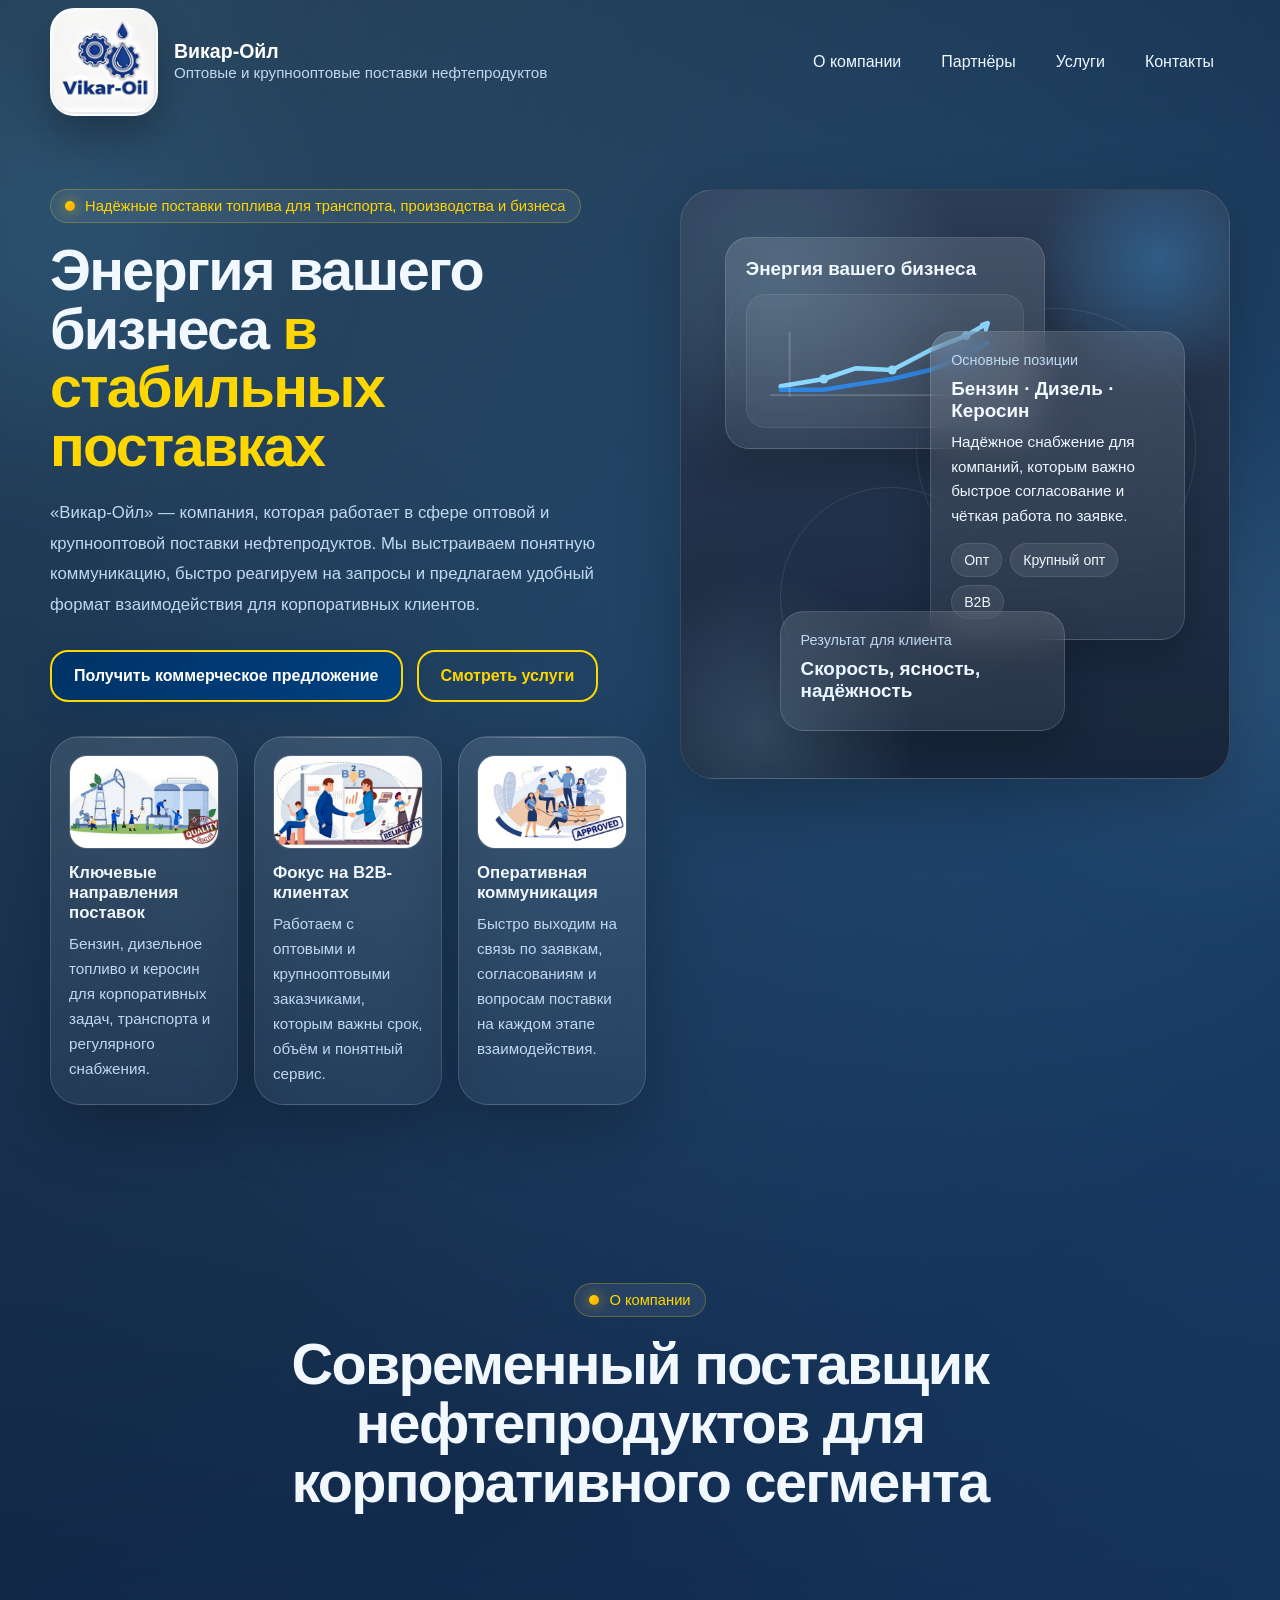
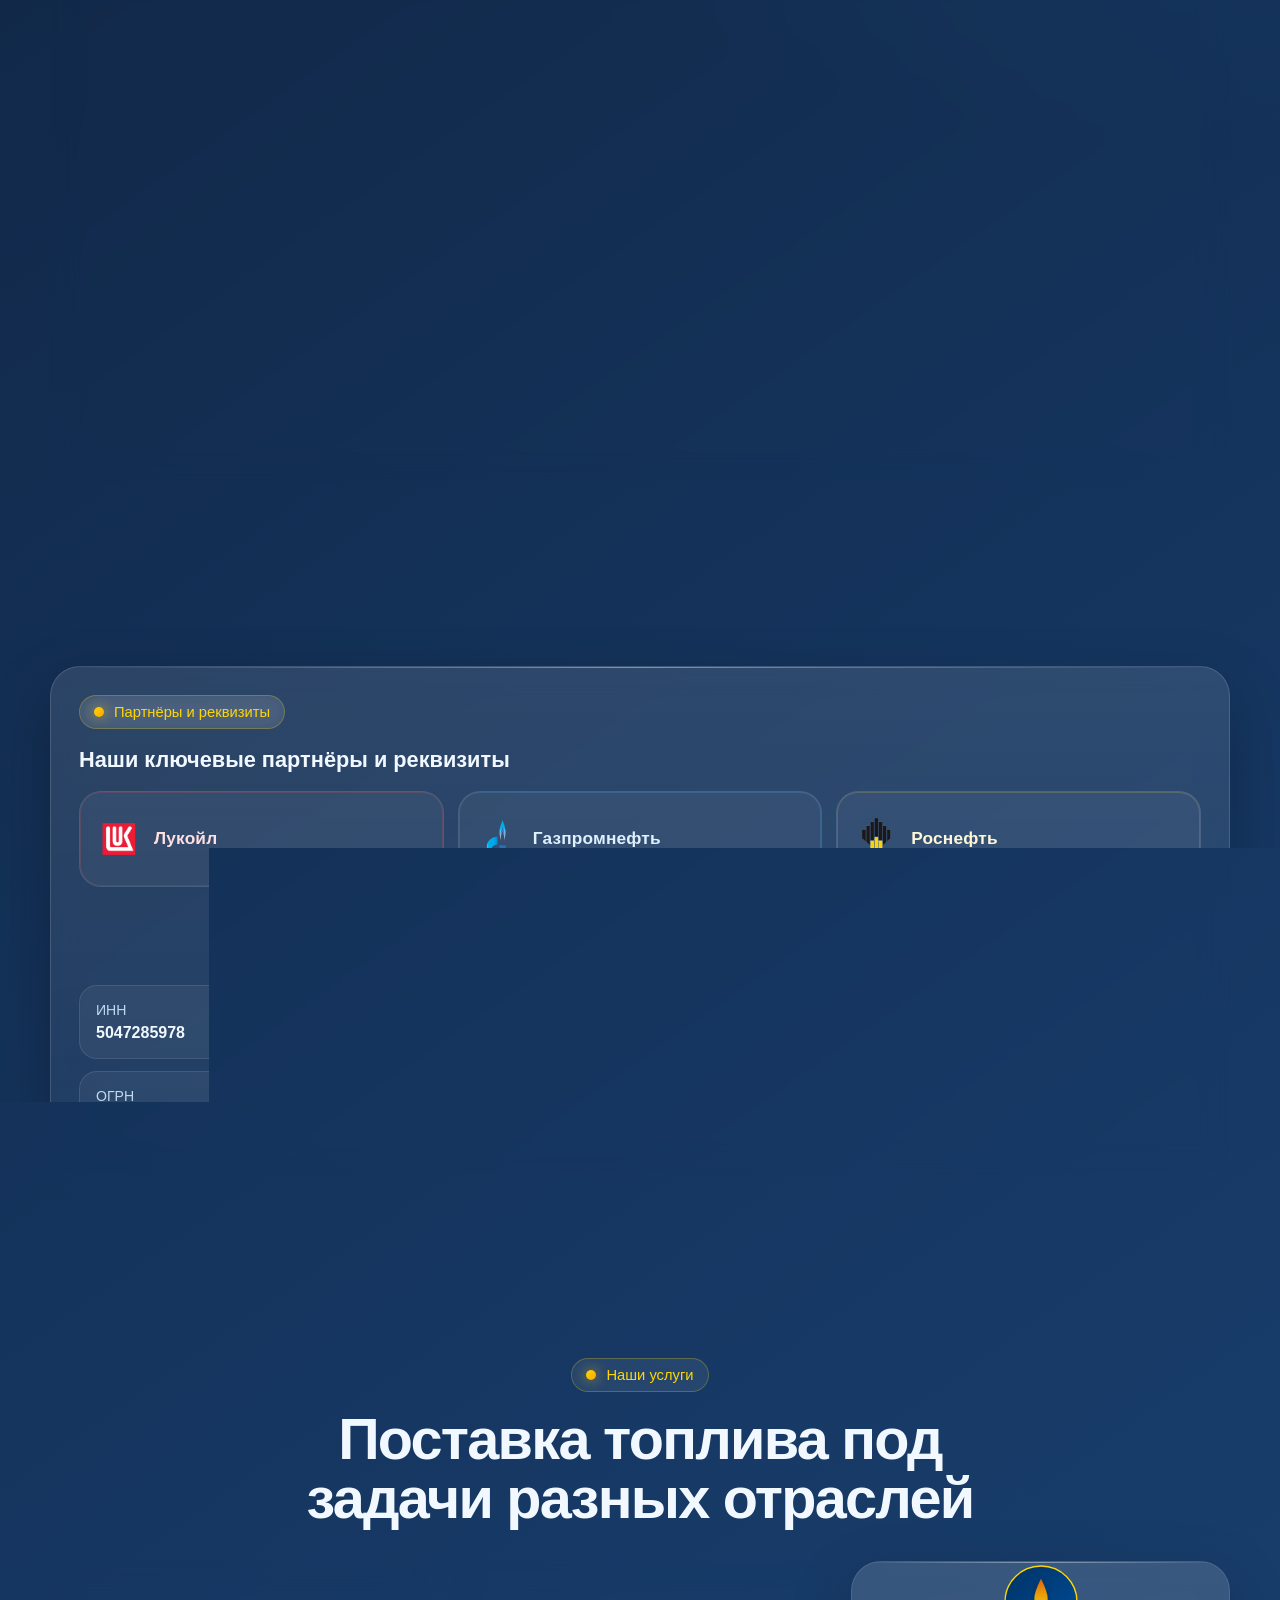
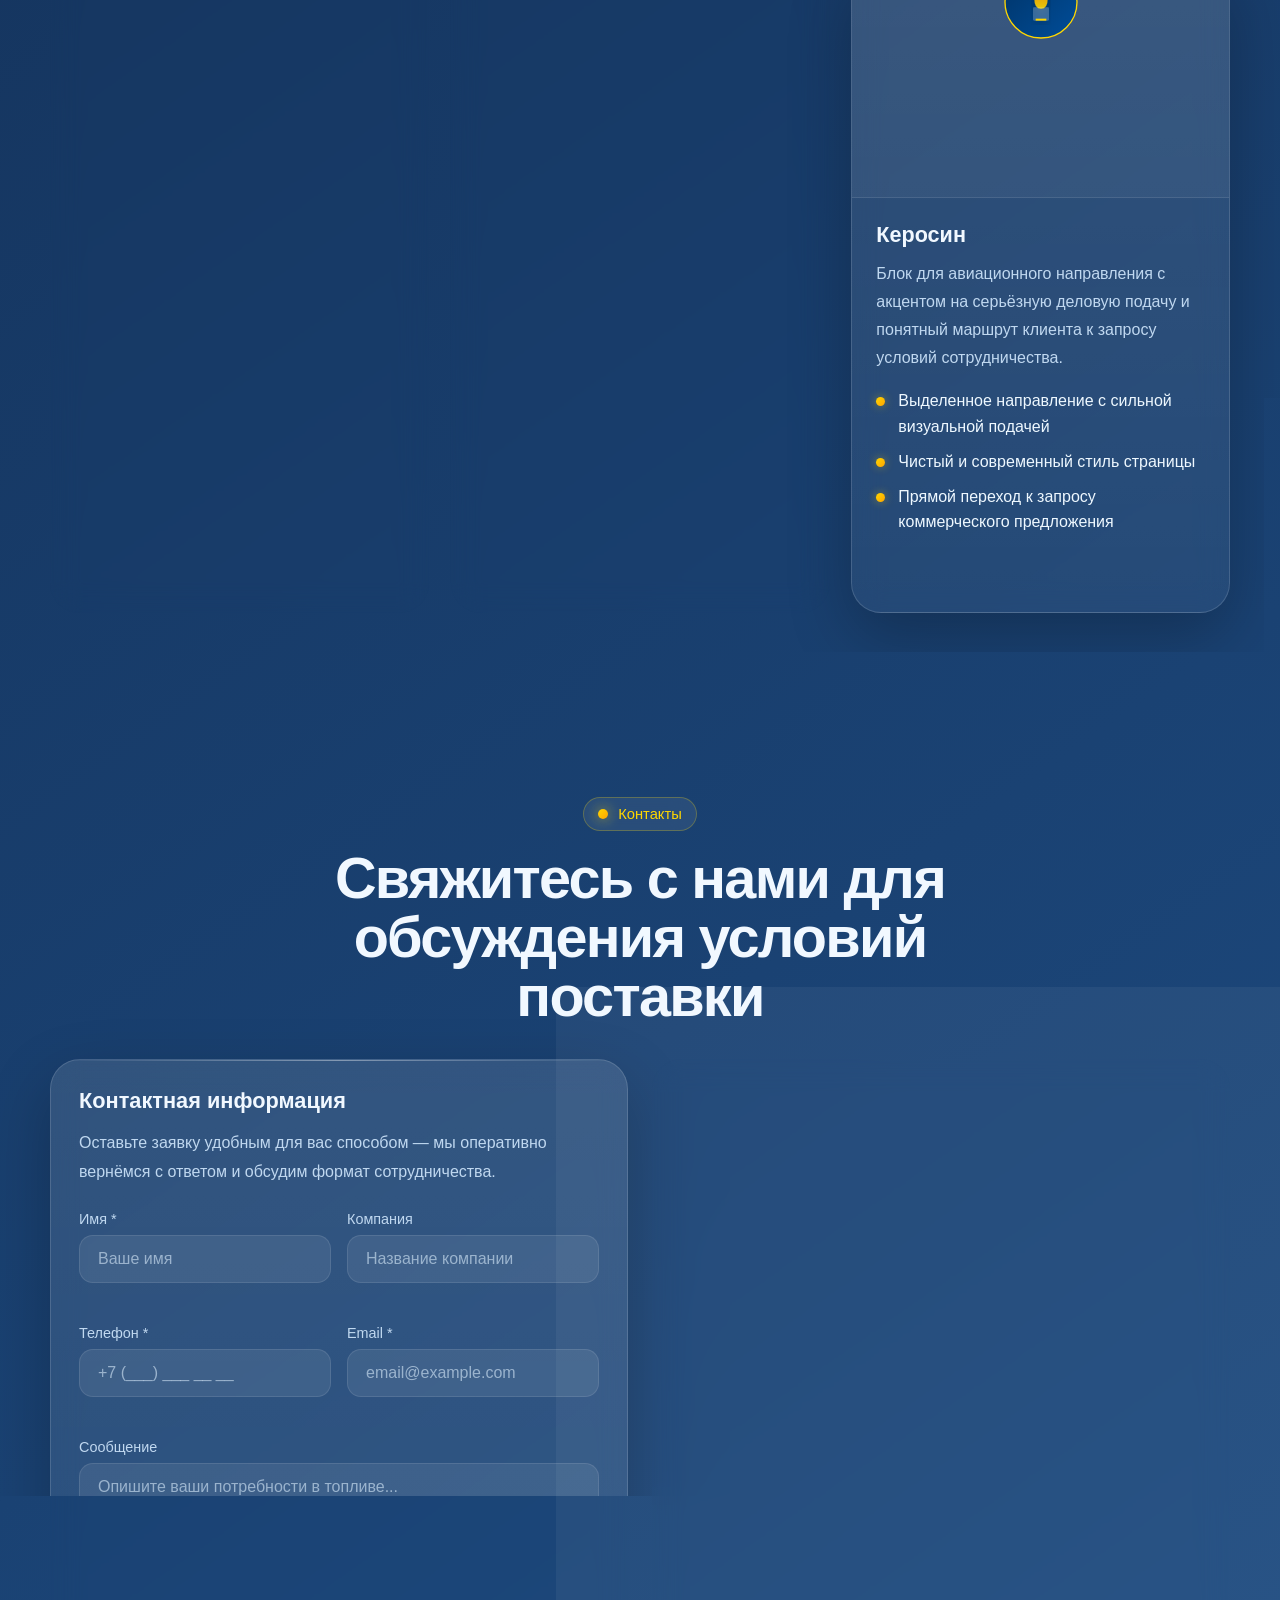
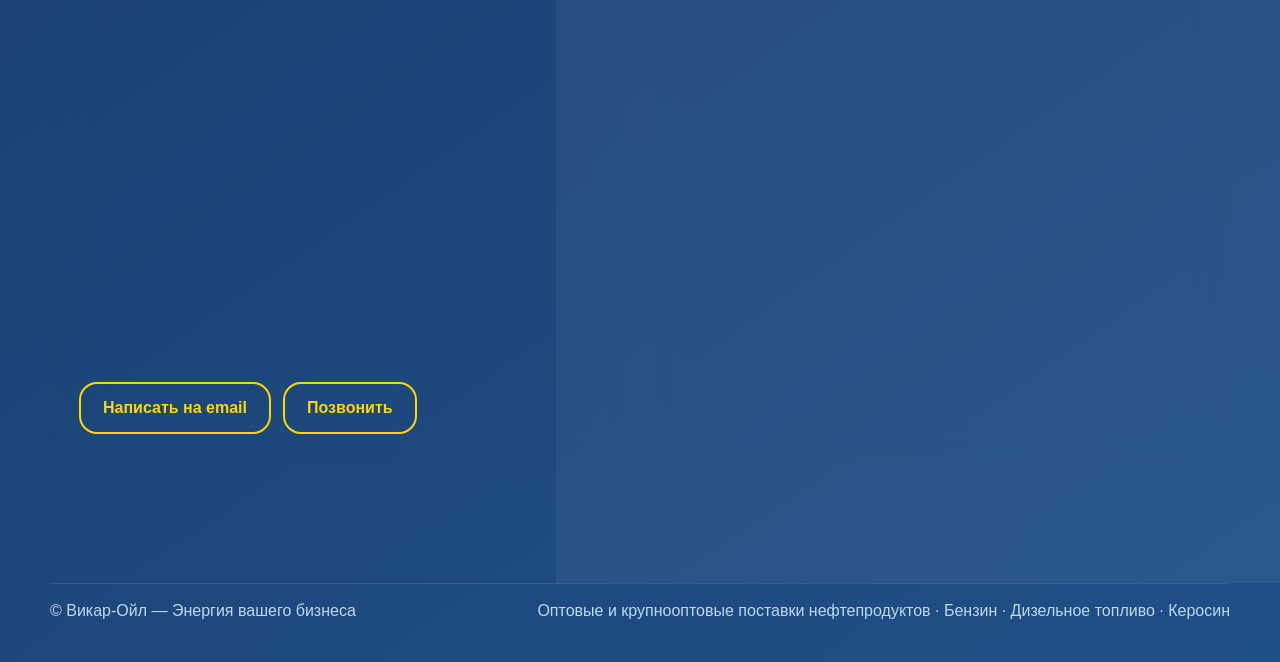
==== commit 7a6adf00: "Apply new design: gold/blue palette, SVG icons, patterns" ====
--- a/index.html
+++ b/index.html
@@ -58,10 +58,12 @@
 
   <style>
     :root {
+      --dark-blue: #003366;
+      --gold: #FFD700;
+      --white: #ffffff;
       --bg-1: #0d1b31;
       --bg-2: #15355f;
       --bg-3: #1f4f87;
-      --white: #ffffff;
       --text: #f1f8ff;
       --muted: #c0d8f0;
       --line: rgba(255, 255, 255, 0.14);
@@ -77,6 +79,16 @@
       --header-h: 92px;
     }
 
+    /* SVG Pattern Backgrounds - 15% opacity */
+    body {
+      background-image: 
+        url("data:image/svg+xml,%3Csvg xmlns='http://www.w3.org/2000/svg' width='60' height='60'%3E%3Ccircle cx='30' cy='30' r='10' fill='%23003366' opacity='0.15'/%3E%3Cellipse cx='30' cy='33' rx='7' ry='8' fill='%23003366' opacity='0.1'/%3E%3C/svg%3E"),
+        radial-gradient(circle at 10% 0%, rgba(140, 222, 255, 0.22), transparent 28%),
+        radial-gradient(circle at 92% 12%, rgba(65, 172, 255, 0.18), transparent 22%),
+        linear-gradient(145deg, var(--bg-1) 0%, var(--bg-2) 48%, var(--bg-3) 100%);
+      background-attachment: fixed;
+    }
+
     * {
       box-sizing: border-box;
       margin: 0;
@@ -192,9 +204,9 @@
       gap: 10px;
       padding: 8px 14px;
       border-radius: 999px;
-      border: 1px solid rgba(140, 222, 255, 0.26);
+      border: 1px solid rgba(255, 215, 0, 0.26);
       background: rgba(255, 255, 255, 0.07);
-      color: var(--accent-2);
+      color: var(--gold);
       font-size: 0.92rem;
       margin-bottom: 18px;
       backdrop-filter: blur(12px);
@@ -205,8 +217,8 @@
       width: 10px;
       height: 10px;
       border-radius: 50%;
-      background: linear-gradient(135deg, var(--accent), var(--accent-2));
-      box-shadow: 0 0 14px rgba(65, 172, 255, 0.7);
+      background: linear-gradient(135deg, var(--gold), #FFA500);
+      box-shadow: 0 0 14px rgba(255, 215, 0, 0.7);
     }
 
     .title {
@@ -217,7 +229,7 @@
     }
 
     .title span {
-      color: var(--accent-2);
+      color: var(--gold);
     }
 
     .lead {
@@ -378,16 +390,28 @@
     }
 
     .btn-primary {
-      color: #fff;
-      background: linear-gradient(135deg, var(--accent), var(--accent-3));
-      box-shadow: 0 18px 34px rgba(18, 111, 232, 0.34);
+      color: var(--white);
+      background: linear-gradient(135deg, var(--dark-blue), #004080);
+      border: 2px solid var(--gold);
+      box-shadow: 0 8px 24px rgba(0, 51, 102, 0.4);
+    }
+
+    .btn-primary:hover {
+      background: linear-gradient(135deg, var(--gold), #FFC000);
+      color: var(--dark-blue);
+      box-shadow: 0 12px 32px rgba(255, 215, 0, 0.4);
     }
 
     .btn-secondary {
-      background: rgba(255, 255, 255, 0.08);
-      color: #fff;
-      border-color: rgba(255, 255, 255, 0.14);
+      background: transparent;
+      color: var(--gold);
+      border: 2px solid var(--gold);
       backdrop-filter: blur(10px);
+    }
+
+    .btn-secondary:hover {
+      background: var(--gold);
+      color: var(--dark-blue);
     }
 
     .hero {
@@ -453,7 +477,7 @@
     .about-card:hover,
     .contact-card:hover {
       transform: translateY(-5px);
-      border-color: var(--line-2);
+      border-color: rgba(255, 215, 0, 0.4);
     }
 
     .stat-image {
@@ -991,8 +1015,16 @@
       width: 9px;
       height: 9px;
       border-radius: 50%;
-      background: linear-gradient(135deg, var(--accent), var(--accent-2));
-      box-shadow: 0 0 10px rgba(65, 172, 255, 0.44);
+      background: linear-gradient(135deg, var(--gold), #FFA500);
+      box-shadow: 0 0 10px rgba(255, 215, 0, 0.44);
+    }
+
+    /* SVG Icon Styles */
+    .fuel-icon {
+      width: 80px;
+      height: 80px;
+      margin: 0 auto 16px;
+      display: block;
     }
 
     .contact-grid {
@@ -1670,14 +1702,26 @@
         <div class="services-grid" role="list" aria-label="Услуги компании">
           <article class="service-card reveal" role="listitem">
             <div class="service-image">
-              <img
-                src="./img/car.jpg.jpg"
-                alt="Бензин"
-                loading="lazy"
-                decoding="async"
-                width="400"
-                height="250"
-              />
+              <svg class="fuel-icon" viewBox="0 0 120 120" xmlns="http://www.w3.org/2000/svg">
+                <defs>
+                  <linearGradient id="gasBlue" x1="0%" y1="0%" x2="100%" y2="100%">
+                    <stop offset="0%" style="stop-color:#003366"/>
+                    <stop offset="100%" style="stop-color:#004d99"/>
+                  </linearGradient>
+                  <filter id="shadowGas">
+                    <feDropShadow dx="0" dy="4" stdDeviation="6" flood-color="#000" flood-opacity="0.3"/>
+                  </filter>
+                </defs>
+                <circle cx="60" cy="60" r="54" fill="url(#gasBlue)" stroke="#FFD700" stroke-width="2"/>
+                <g filter="url(#shadowGas)">
+                  <rect x="45" y="25" width="14" height="20" rx="2" fill="#fff"/>
+                  <rect x="48" y="20" width="8" height="8" rx="1" fill="#FFD700"/>
+                  <path d="M52 45 Q52 55 45 60 L45 75" stroke="#FFD700" stroke-width="4" fill="none" stroke-linecap="round"/>
+                  <rect x="35" y="50" width="34" height="45" rx="4" fill="rgba(255,255,255,0.15)"/>
+                  <rect x="40" y="58" width="24" height="12" rx="2" fill="#FFD700"/>
+                  <rect x="40" y="75" width="24" height="3" fill="rgba(255,255,255,0.5)"/>
+                </g>
+              </svg>
             </div>
             <div class="service-body">
               <h3>Бензин</h3>
@@ -1692,14 +1736,26 @@
 
           <article class="service-card reveal" role="listitem">
             <div class="service-image">
-              <img
-                src="./img/truck.jpg.jpg"
-                alt="Дизельное топливо"
-                loading="lazy"
-                decoding="async"
-                width="400"
-                height="250"
-              />
+              <svg class="fuel-icon" viewBox="0 0 120 120" xmlns="http://www.w3.org/2000/svg">
+                <defs>
+                  <linearGradient id="dieselBlue" x1="0%" y1="0%" x2="100%" y2="100%">
+                    <stop offset="0%" style="stop-color:#003366"/>
+                    <stop offset="100%" style="stop-color:#004d99"/>
+                  </linearGradient>
+                  <filter id="shadowDiesel">
+                    <feDropShadow dx="0" dy="4" stdDeviation="6" flood-color="#000" flood-opacity="0.3"/>
+                  </filter>
+                </defs>
+                <circle cx="60" cy="60" r="54" fill="url(#dieselBlue)" stroke="#FFD700" stroke-width="2"/>
+                <g filter="url(#shadowDiesel)">
+                  <rect x="35" y="30" width="50" height="60" rx="6" fill="rgba(255,255,255,0.15)"/>
+                  <path d="M60 42 C60 42 48 55 48 62 C48 67 53 72 60 72 C67 72 72 67 72 62 C72 55 60 42 60 42Z" fill="#FFD700"/>
+                  <circle cx="60" cy="78" r="8" fill="rgba(255,255,255,0.2)"/>
+                  <circle cx="60" cy="78" r="5" fill="#FFD700"/>
+                  <rect x="30" y="40" width="8" height="4" rx="1" fill="#FFD700"/>
+                  <rect x="82" y="40" width="8" height="4" rx="1" fill="#FFD700"/>
+                </g>
+              </svg>
             </div>
             <div class="service-body">
               <h3>Дизельное топливо</h3>
@@ -1714,14 +1770,28 @@
 
           <article class="service-card reveal" role="listitem">
             <div class="service-image">
-              <img
-                src="./img/plane.jpg.jpg"
-                alt="Керосин"
-                loading="lazy"
-                decoding="async"
-                width="400"
-                height="250"
-              />
+              <svg class="fuel-icon" viewBox="0 0 120 120" xmlns="http://www.w3.org/2000/svg">
+                <defs>
+                  <linearGradient id="keroBlue" x1="0%" y1="0%" x2="100%" y2="100%">
+                    <stop offset="0%" style="stop-color:#003366"/>
+                    <stop offset="100%" style="stop-color:#004d99"/>
+                  </linearGradient>
+                  <filter id="shadowKero">
+                    <feDropShadow dx="0" dy="4" stdDeviation="6" flood-color="#000" flood-opacity="0.3"/>
+                  </filter>
+                  <linearGradient id="flame" x1="0%" y1="100%" x2="0%" y2="0%">
+                    <stop offset="0%" style="stop-color:#FFD700"/>
+                    <stop offset="50%" style="stop-color:#FFA500"/>
+                    <stop offset="100%" style="stop-color:#FF6600"/>
+                  </linearGradient>
+                </defs>
+                <circle cx="60" cy="60" r="54" fill="url(#keroBlue)" stroke="#FFD700" stroke-width="2"/>
+                <g filter="url(#shadowKero)">
+                  <path d="M60 25 Q50 45 50 55 Q50 70 60 70 Q70 70 70 55 Q70 45 60 25Z" fill="url(#flame)" opacity="0.9"/>
+                  <rect x="48" y="68" width="24" height="20" rx="2" fill="rgba(255,255,255,0.2)"/>
+                  <rect x="52" y="85" width="16" height="3" fill="#FFD700"/>
+                </g>
+              </svg>
             </div>
             <div class="service-body">
               <h3>Керосин</h3>
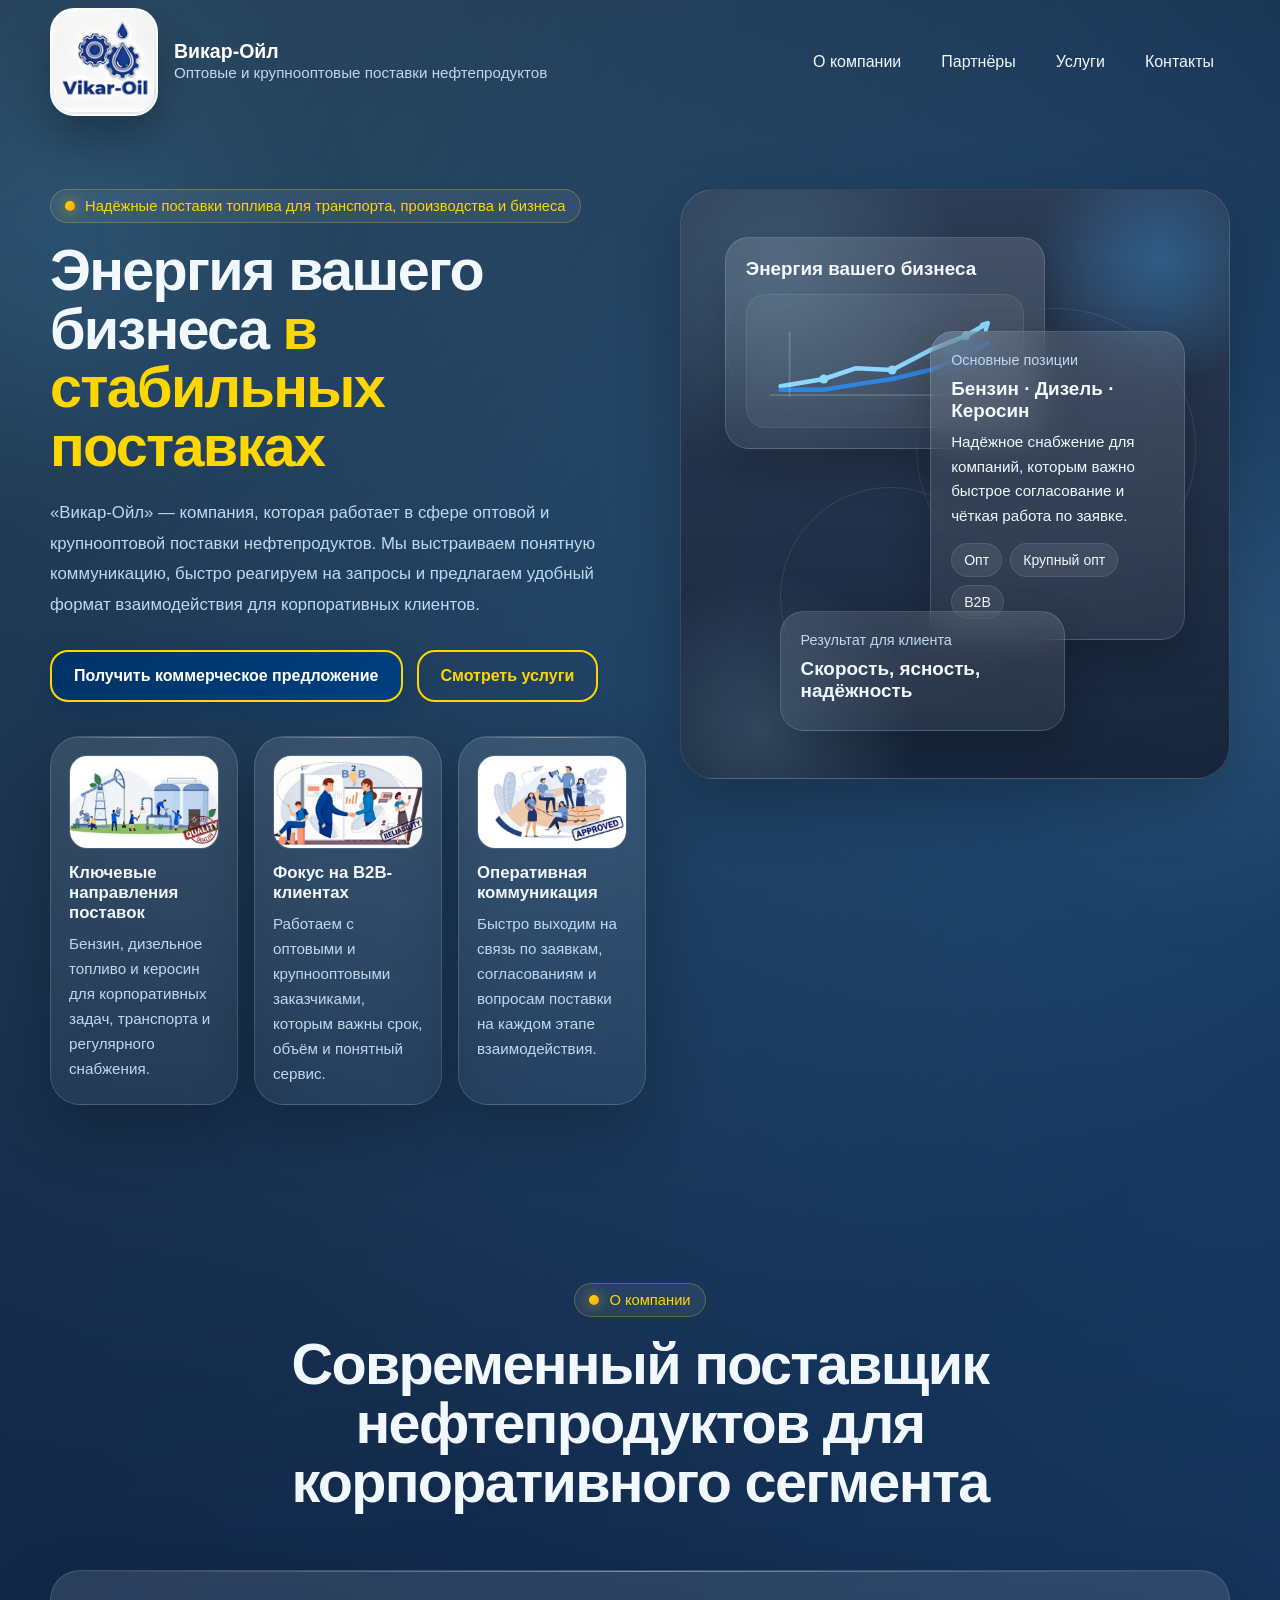
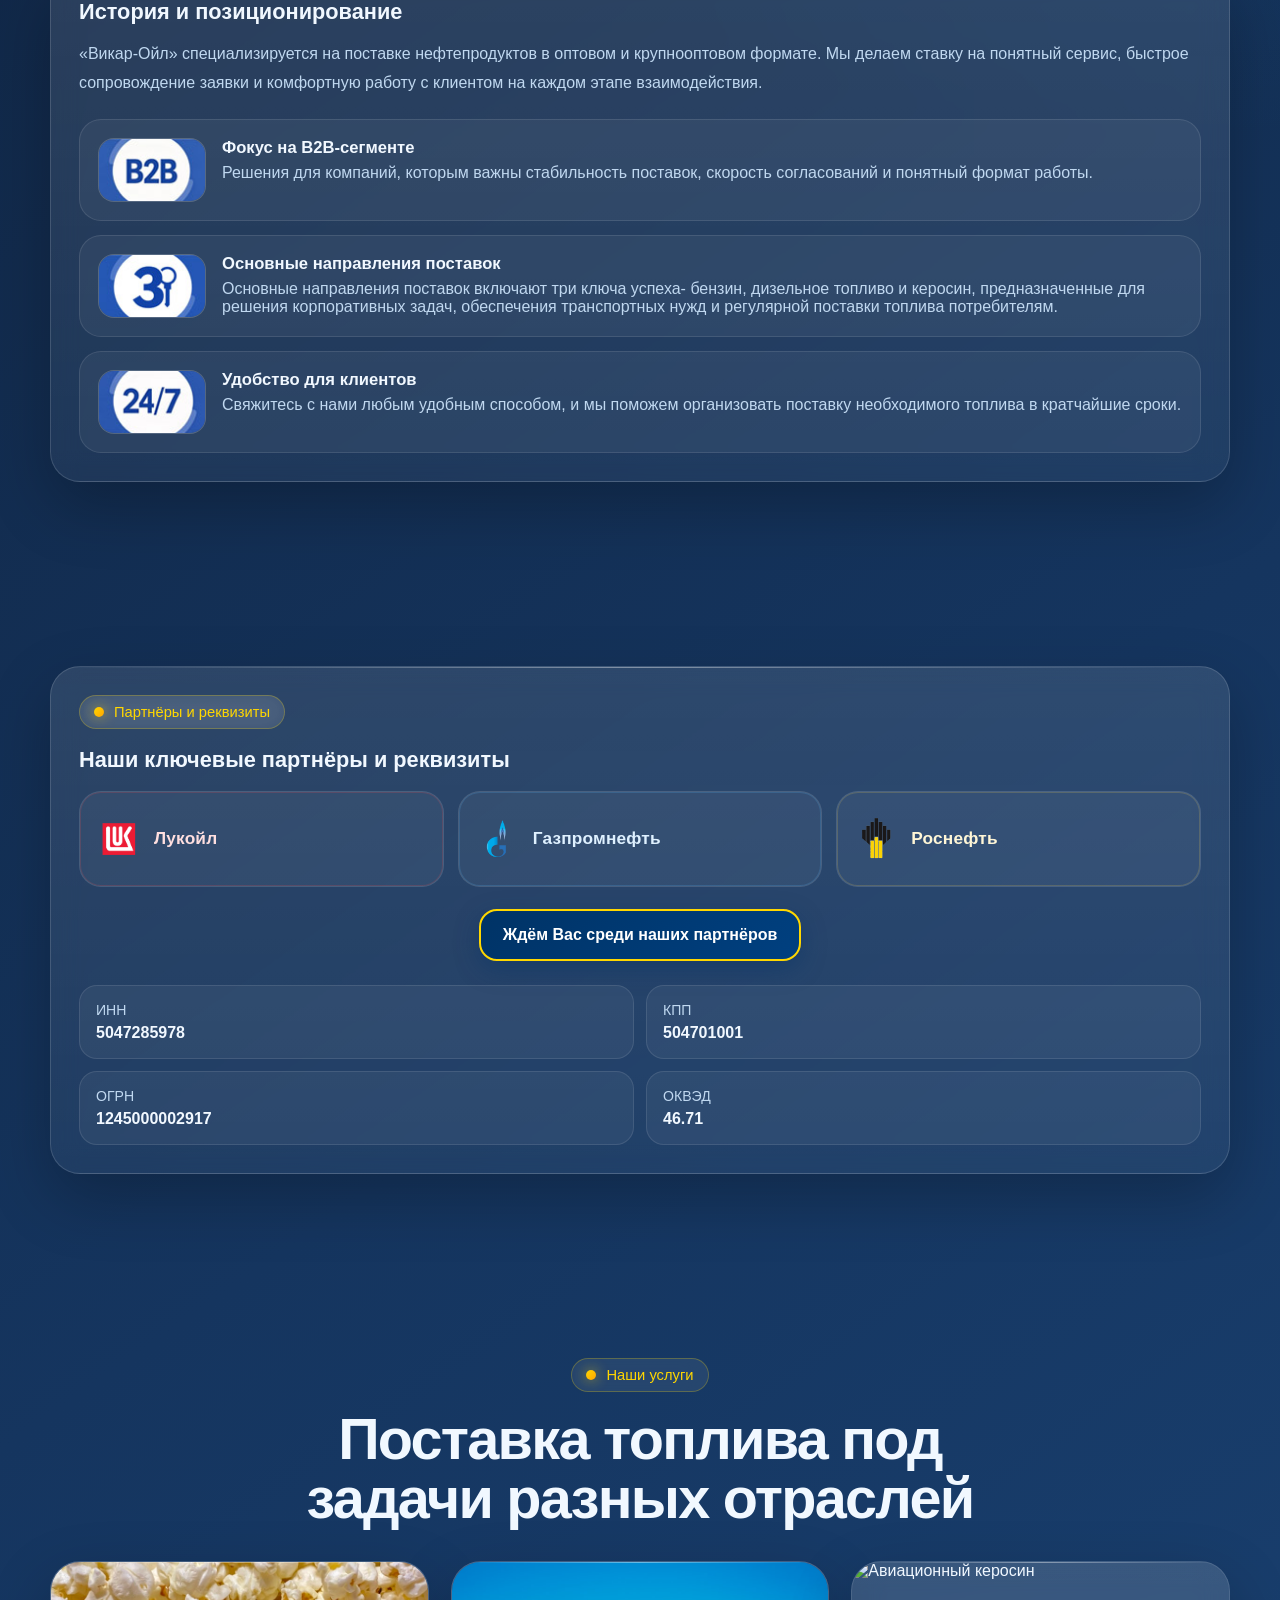
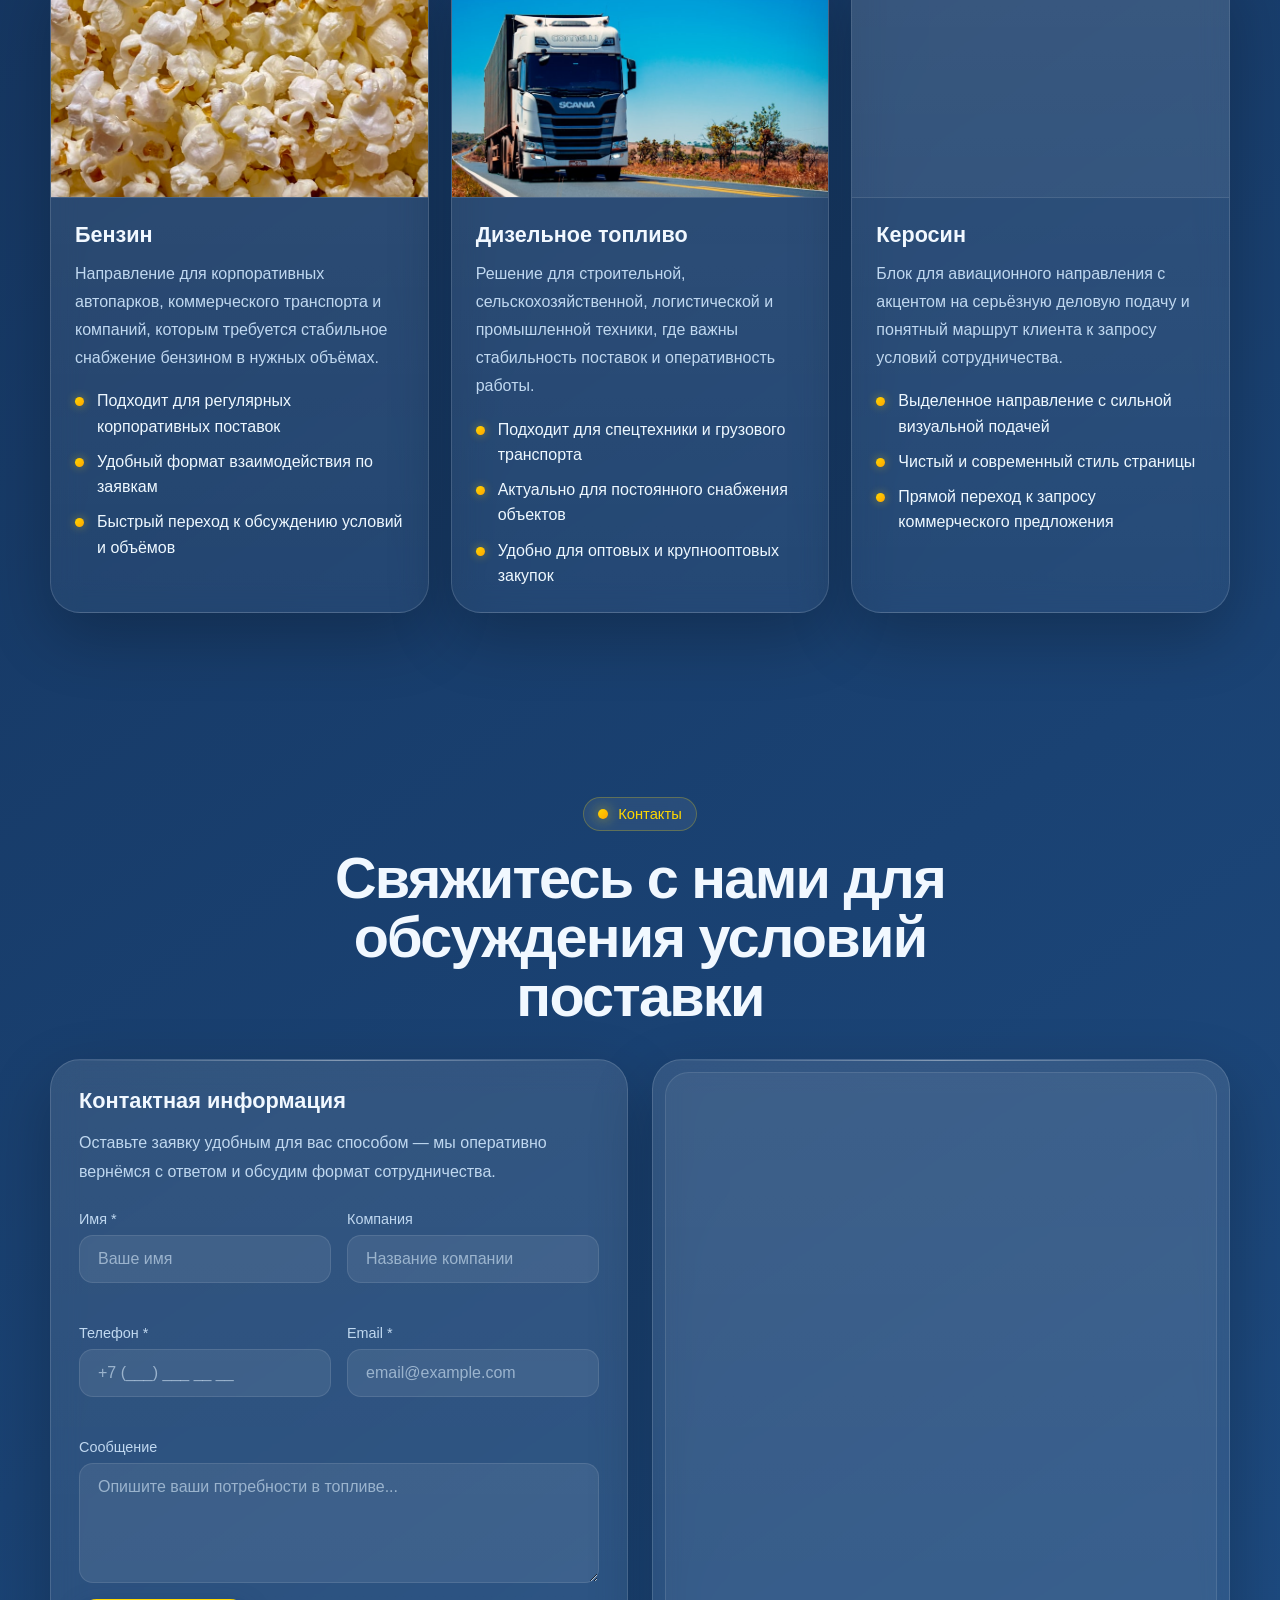
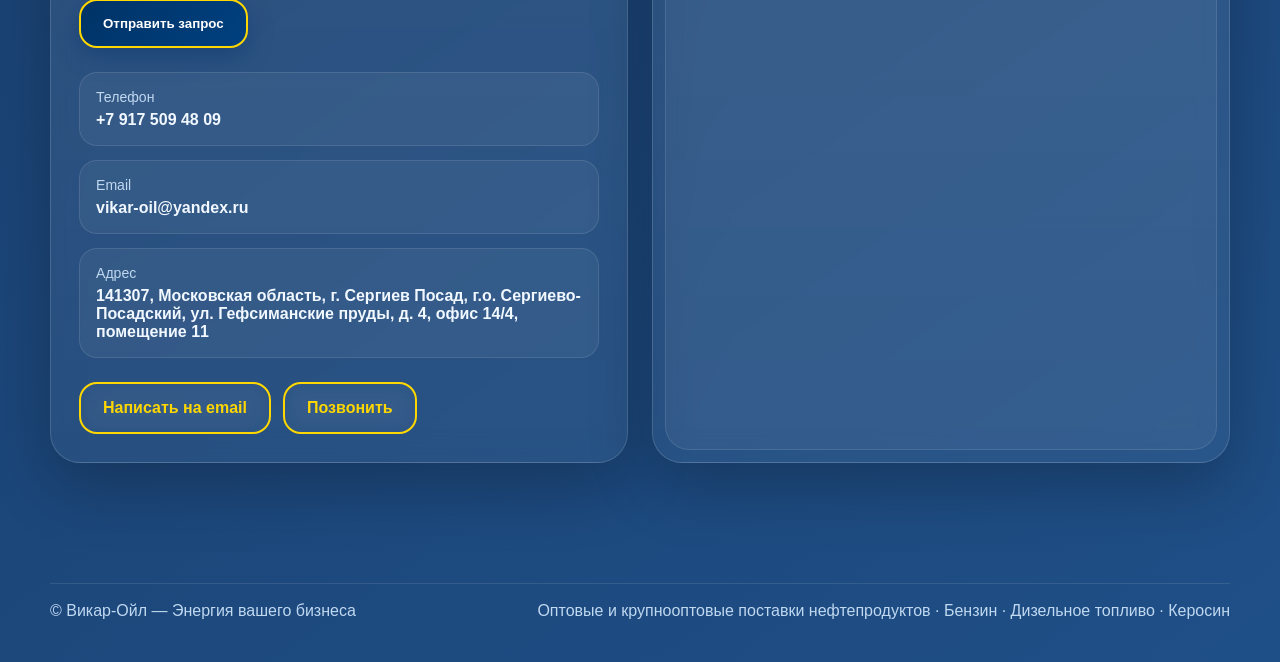
==== commit 786d992b: "Add stock photos for gasoline, diesel and kerosene services" ====
--- a/index.html
+++ b/index.html
@@ -1702,26 +1702,7 @@
         <div class="services-grid" role="list" aria-label="Услуги компании">
           <article class="service-card reveal" role="listitem">
             <div class="service-image">
-              <svg class="fuel-icon" viewBox="0 0 120 120" xmlns="http://www.w3.org/2000/svg">
-                <defs>
-                  <linearGradient id="gasBlue" x1="0%" y1="0%" x2="100%" y2="100%">
-                    <stop offset="0%" style="stop-color:#003366"/>
-                    <stop offset="100%" style="stop-color:#004d99"/>
-                  </linearGradient>
-                  <filter id="shadowGas">
-                    <feDropShadow dx="0" dy="4" stdDeviation="6" flood-color="#000" flood-opacity="0.3"/>
-                  </filter>
-                </defs>
-                <circle cx="60" cy="60" r="54" fill="url(#gasBlue)" stroke="#FFD700" stroke-width="2"/>
-                <g filter="url(#shadowGas)">
-                  <rect x="45" y="25" width="14" height="20" rx="2" fill="#fff"/>
-                  <rect x="48" y="20" width="8" height="8" rx="1" fill="#FFD700"/>
-                  <path d="M52 45 Q52 55 45 60 L45 75" stroke="#FFD700" stroke-width="4" fill="none" stroke-linecap="round"/>
-                  <rect x="35" y="50" width="34" height="45" rx="4" fill="rgba(255,255,255,0.15)"/>
-                  <rect x="40" y="58" width="24" height="12" rx="2" fill="#FFD700"/>
-                  <rect x="40" y="75" width="24" height="3" fill="rgba(255,255,255,0.5)"/>
-                </g>
-              </svg>
+              <img src="./img/gasoline.jpg" alt="Заправка бензином" loading="lazy" decoding="async" width="400" height="250" />
             </div>
             <div class="service-body">
               <h3>Бензин</h3>
@@ -1736,26 +1717,7 @@
 
           <article class="service-card reveal" role="listitem">
             <div class="service-image">
-              <svg class="fuel-icon" viewBox="0 0 120 120" xmlns="http://www.w3.org/2000/svg">
-                <defs>
-                  <linearGradient id="dieselBlue" x1="0%" y1="0%" x2="100%" y2="100%">
-                    <stop offset="0%" style="stop-color:#003366"/>
-                    <stop offset="100%" style="stop-color:#004d99"/>
-                  </linearGradient>
-                  <filter id="shadowDiesel">
-                    <feDropShadow dx="0" dy="4" stdDeviation="6" flood-color="#000" flood-opacity="0.3"/>
-                  </filter>
-                </defs>
-                <circle cx="60" cy="60" r="54" fill="url(#dieselBlue)" stroke="#FFD700" stroke-width="2"/>
-                <g filter="url(#shadowDiesel)">
-                  <rect x="35" y="30" width="50" height="60" rx="6" fill="rgba(255,255,255,0.15)"/>
-                  <path d="M60 42 C60 42 48 55 48 62 C48 67 53 72 60 72 C67 72 72 67 72 62 C72 55 60 42 60 42Z" fill="#FFD700"/>
-                  <circle cx="60" cy="78" r="8" fill="rgba(255,255,255,0.2)"/>
-                  <circle cx="60" cy="78" r="5" fill="#FFD700"/>
-                  <rect x="30" y="40" width="8" height="4" rx="1" fill="#FFD700"/>
-                  <rect x="82" y="40" width="8" height="4" rx="1" fill="#FFD700"/>
-                </g>
-              </svg>
+              <img src="./img/diesel.jpg" alt="Дизельное топливо" loading="lazy" decoding="async" width="400" height="250" />
             </div>
             <div class="service-body">
               <h3>Дизельное топливо</h3>
@@ -1770,28 +1732,7 @@
 
           <article class="service-card reveal" role="listitem">
             <div class="service-image">
-              <svg class="fuel-icon" viewBox="0 0 120 120" xmlns="http://www.w3.org/2000/svg">
-                <defs>
-                  <linearGradient id="keroBlue" x1="0%" y1="0%" x2="100%" y2="100%">
-                    <stop offset="0%" style="stop-color:#003366"/>
-                    <stop offset="100%" style="stop-color:#004d99"/>
-                  </linearGradient>
-                  <filter id="shadowKero">
-                    <feDropShadow dx="0" dy="4" stdDeviation="6" flood-color="#000" flood-opacity="0.3"/>
-                  </filter>
-                  <linearGradient id="flame" x1="0%" y1="100%" x2="0%" y2="0%">
-                    <stop offset="0%" style="stop-color:#FFD700"/>
-                    <stop offset="50%" style="stop-color:#FFA500"/>
-                    <stop offset="100%" style="stop-color:#FF6600"/>
-                  </linearGradient>
-                </defs>
-                <circle cx="60" cy="60" r="54" fill="url(#keroBlue)" stroke="#FFD700" stroke-width="2"/>
-                <g filter="url(#shadowKero)">
-                  <path d="M60 25 Q50 45 50 55 Q50 70 60 70 Q70 70 70 55 Q70 45 60 25Z" fill="url(#flame)" opacity="0.9"/>
-                  <rect x="48" y="68" width="24" height="20" rx="2" fill="rgba(255,255,255,0.2)"/>
-                  <rect x="52" y="85" width="16" height="3" fill="#FFD700"/>
-                </g>
-              </svg>
+              <img src="./img/kerosene.jpg" alt="Авиационный керосин" loading="lazy" decoding="async" width="400" height="250" />
             </div>
             <div class="service-body">
               <h3>Керосин</h3>
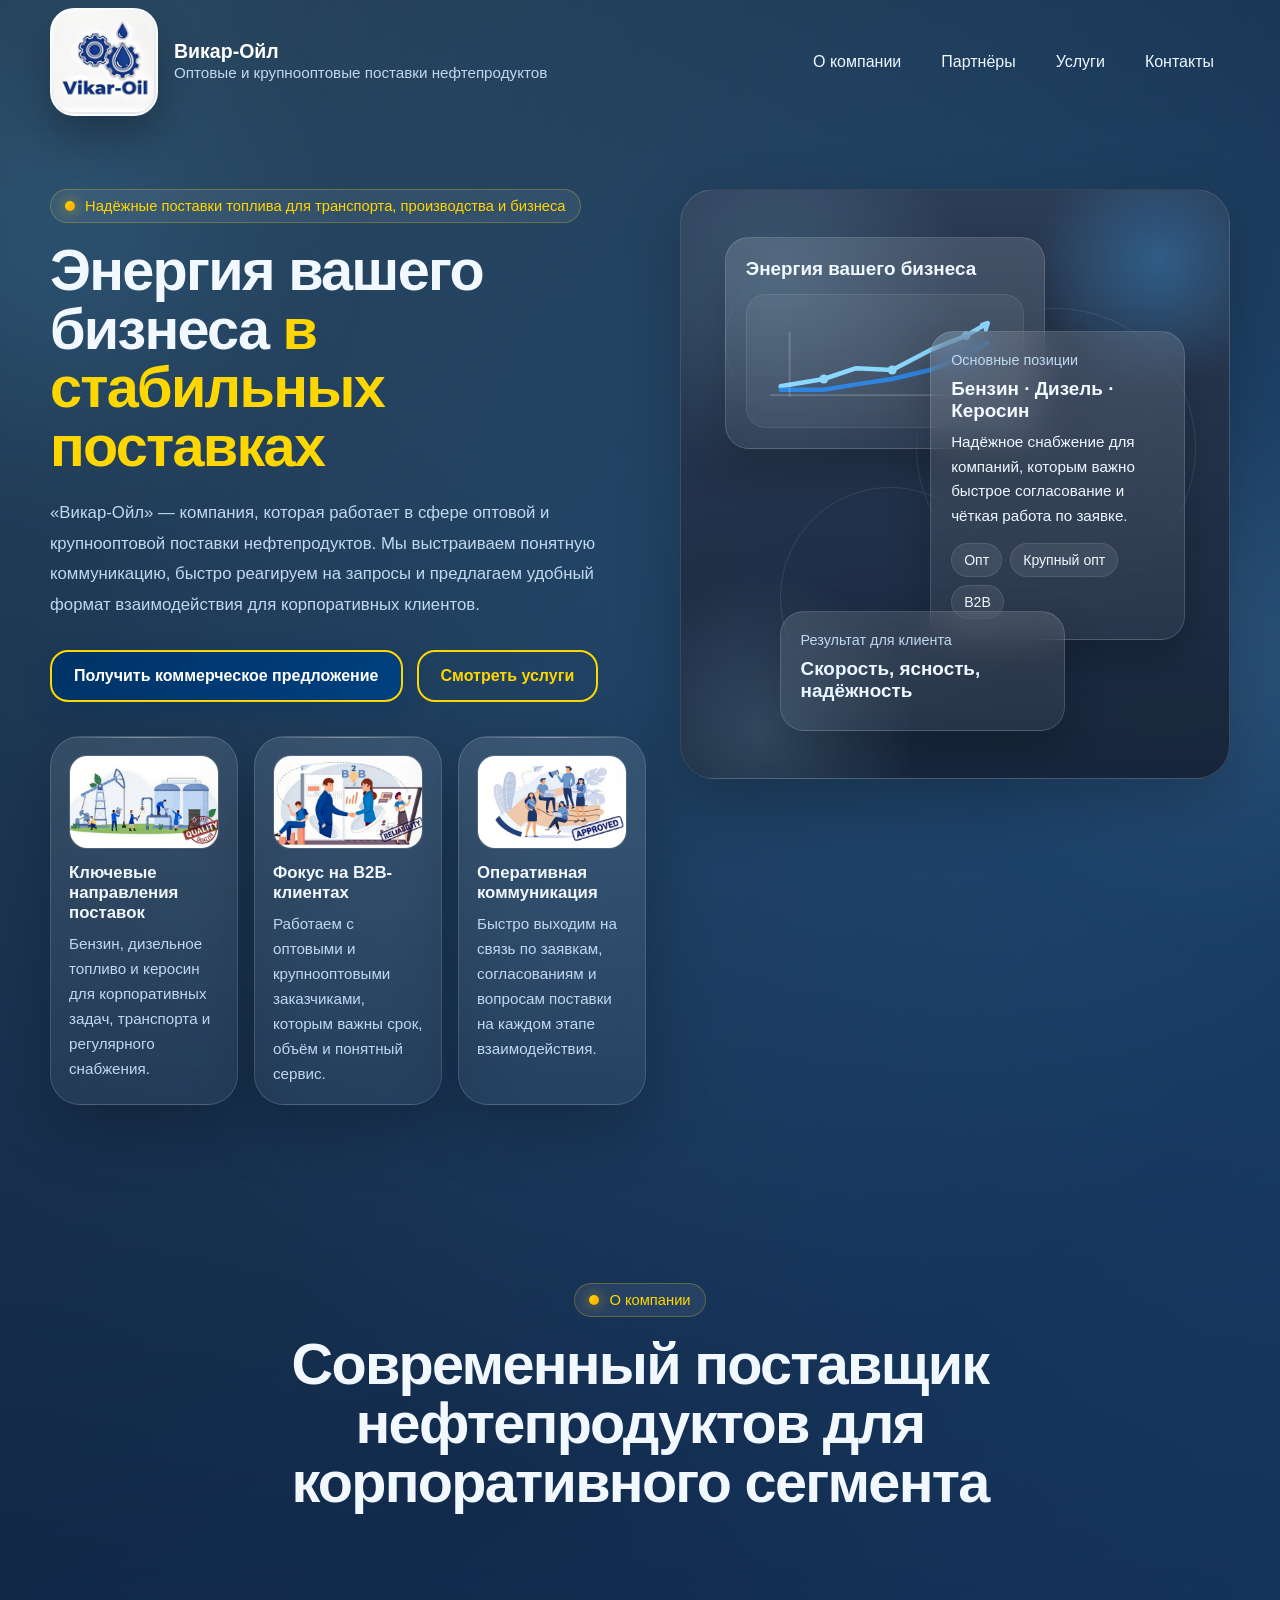
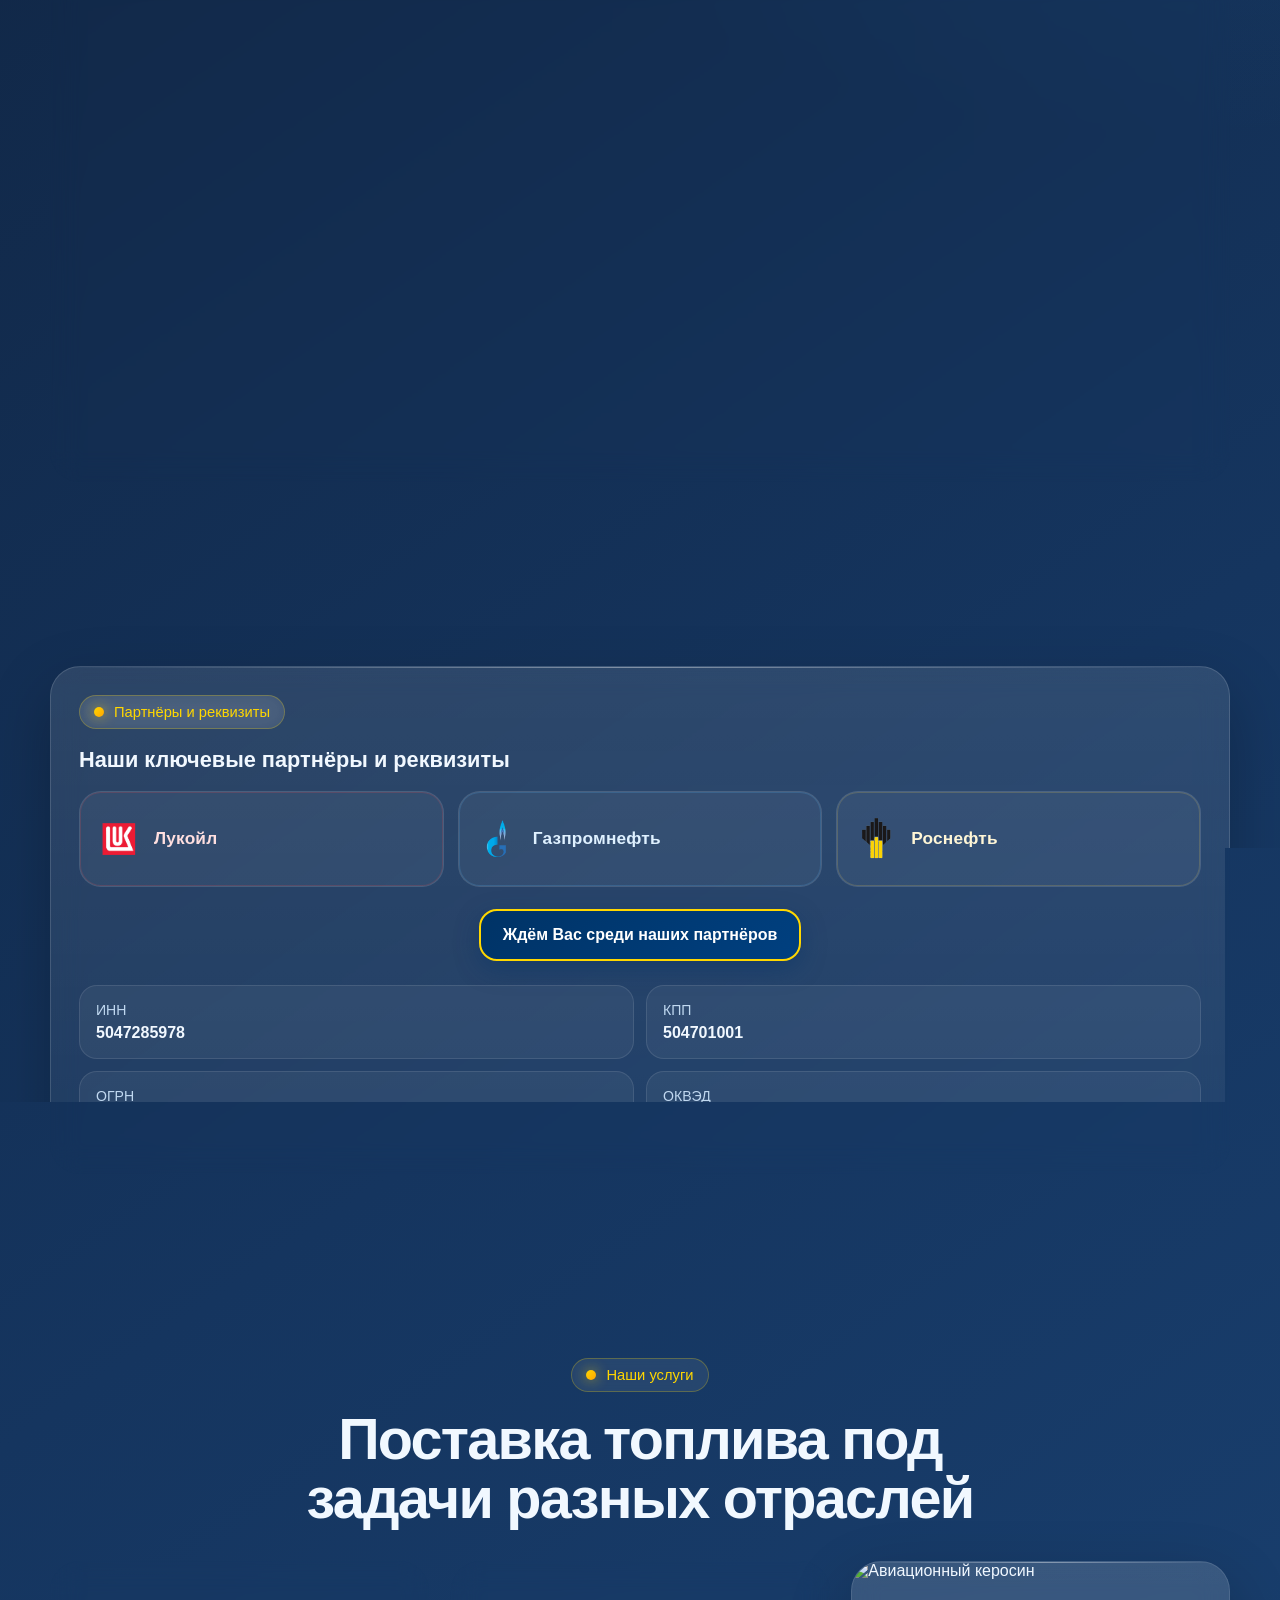
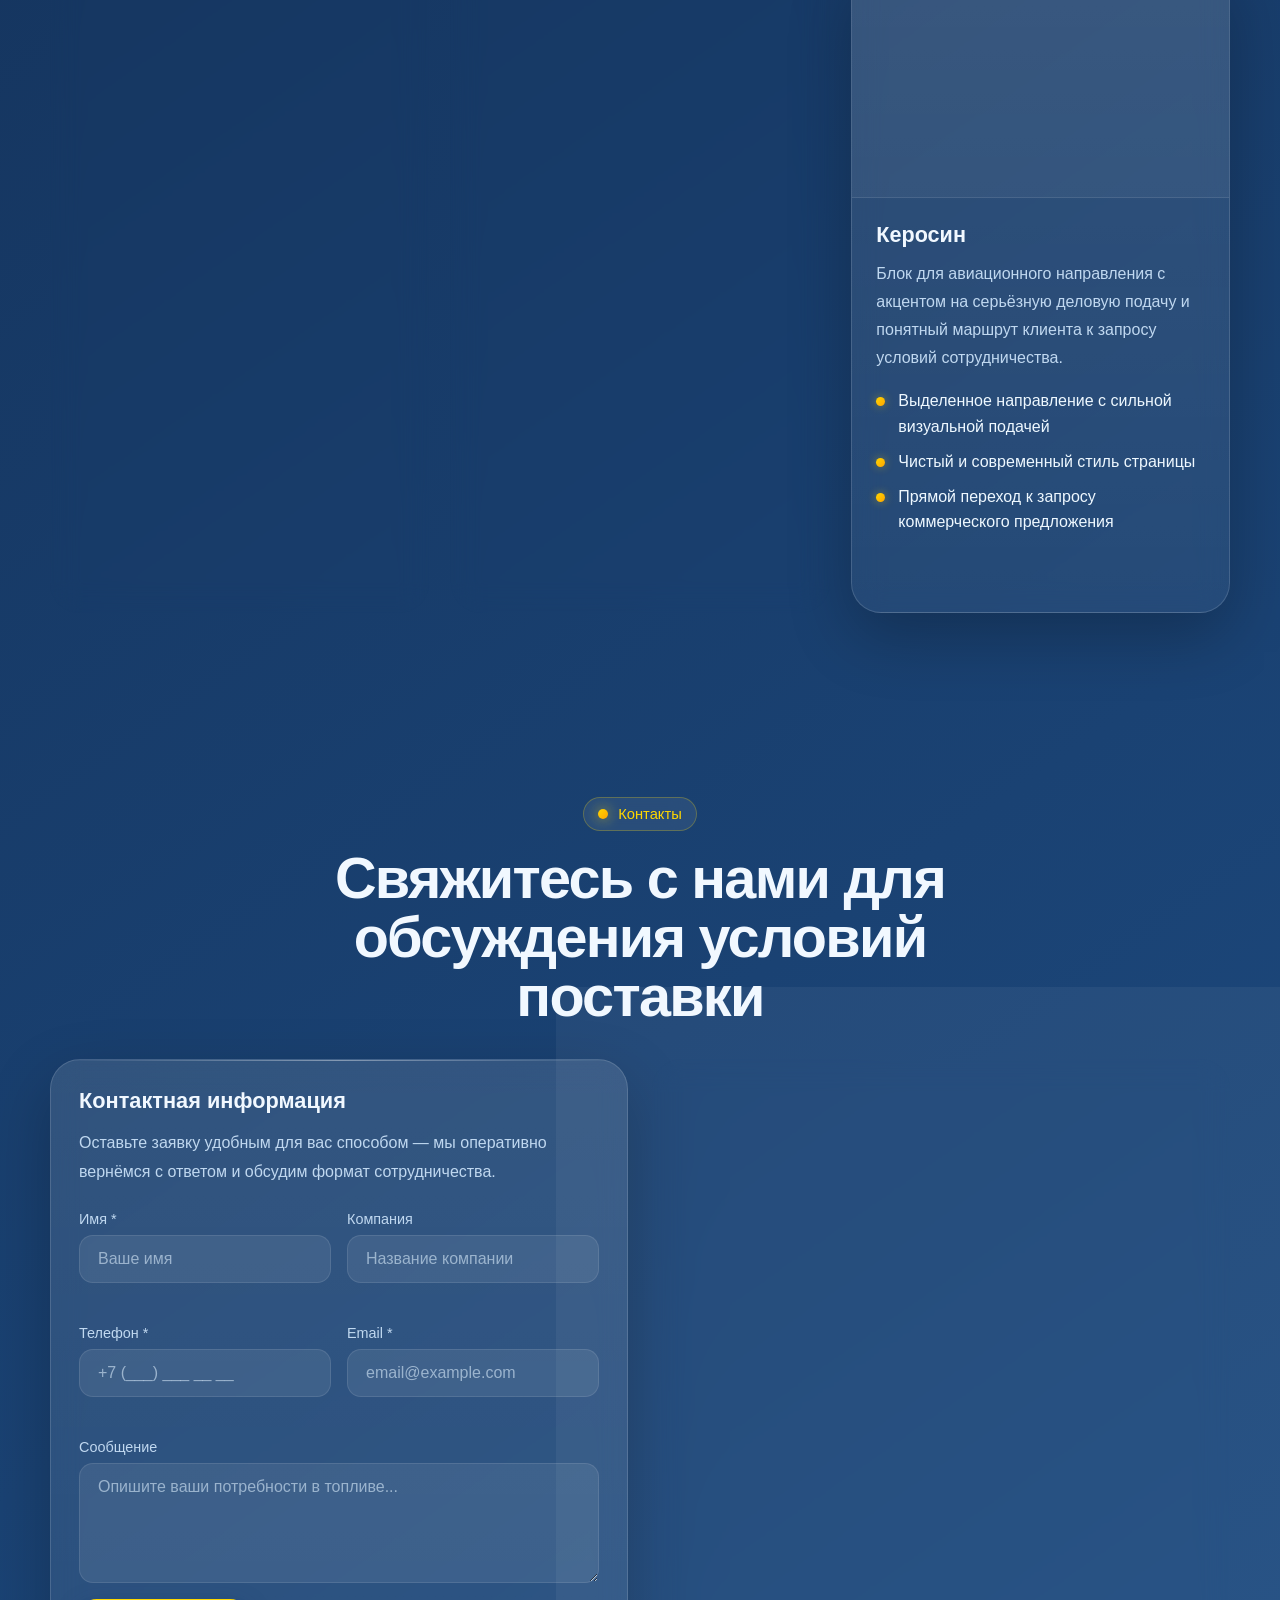
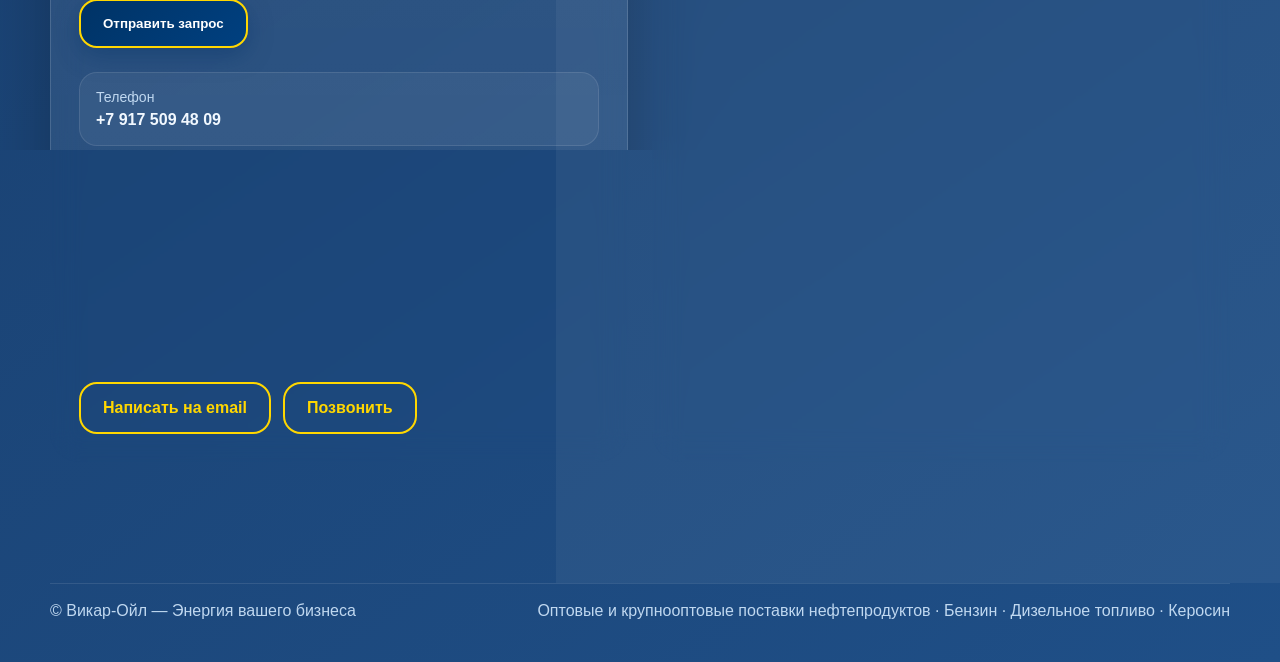
==== commit a624d0b1: "Fix gasoline image and add gold hover glow to floating cards" ====
--- a/index.html
+++ b/index.html
@@ -708,6 +708,13 @@
       box-shadow: 0 18px 40px rgba(0, 0, 0, 0.22);
       backdrop-filter: blur(16px);
       animation: drift 8s ease-in-out infinite;
+      transition: border-color 0.3s ease, box-shadow 0.3s ease, transform 0.3s ease;
+    }
+
+    .floating-card:hover {
+      border-color: rgba(255, 215, 0, 0.6);
+      box-shadow: 0 8px 32px rgba(255, 215, 0, 0.22), 0 18px 40px rgba(0, 0, 0, 0.22);
+      transform: translateY(-4px);
     }
 
     .floating-card.slogan {
@@ -761,6 +768,13 @@
       background: rgba(255, 255, 255, 0.08);
       border: 1px solid rgba(255, 255, 255, 0.1);
       font-size: 0.88rem;
+      transition: background 0.3s ease, border-color 0.3s ease, color 0.3s ease;
+    }
+
+    .floating-card:hover .chip-list span {
+      background: rgba(255, 215, 0, 0.15);
+      border-color: rgba(255, 215, 0, 0.4);
+      color: var(--gold);
     }
 
     .trend-chart {
@@ -769,6 +783,12 @@
       border-radius: 20px;
       background: rgba(255, 255, 255, 0.05);
       border: 1px solid rgba(255, 255, 255, 0.08);
+      transition: border-color 0.3s ease, box-shadow 0.3s ease;
+    }
+
+    .floating-card:hover .trend-chart {
+      border-color: rgba(255, 215, 0, 0.4);
+      box-shadow: 0 0 20px rgba(255, 215, 0, 0.15);
     }
 
     .trend-chart svg {
